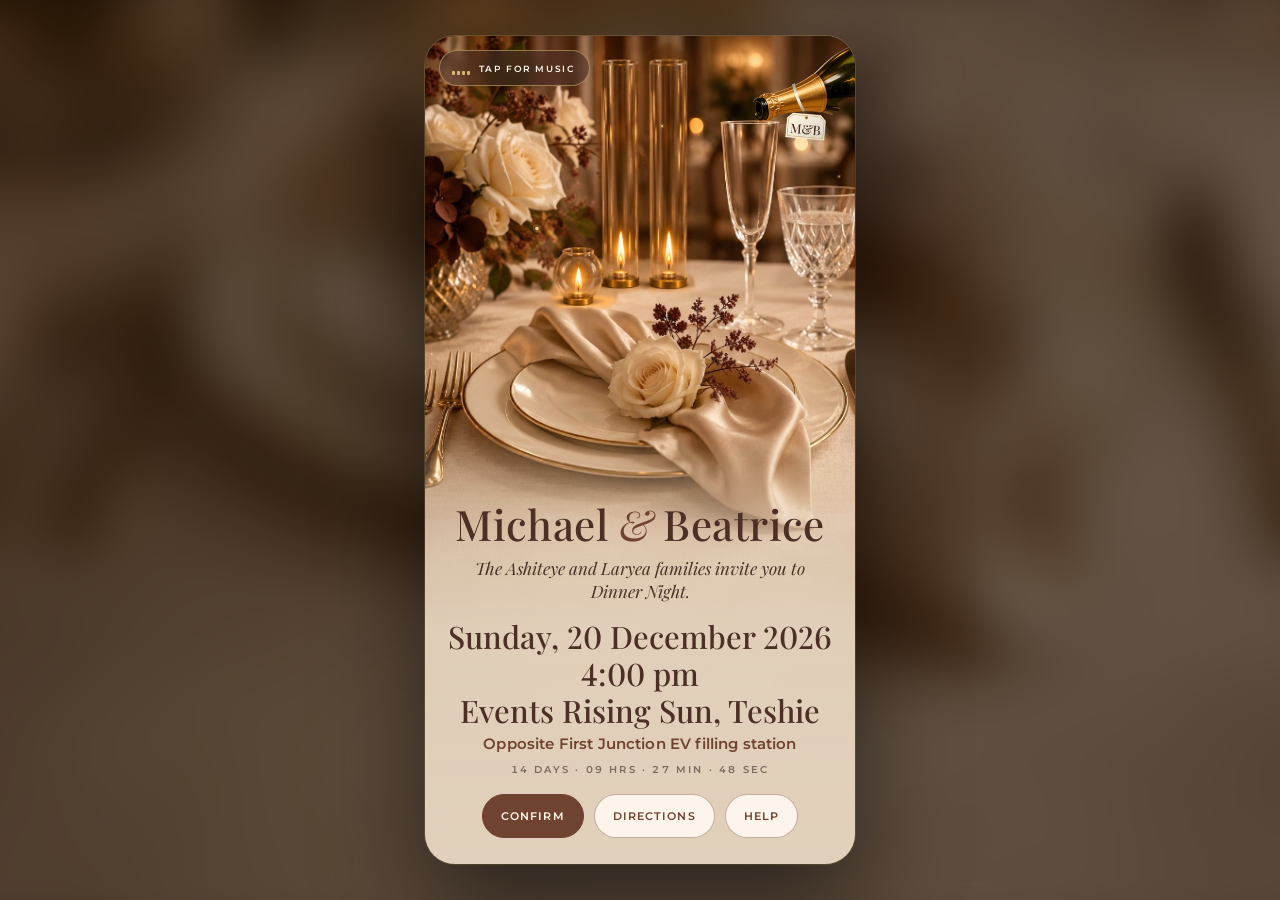
==== index.html @ 080151cd "Answers are final on the guest page No Change my answer link, and no confirming again after "Can't m" ====
<!DOCTYPE html>
<!-- Guest view locked on 5 November 2026 at Michael's request. Change it only when he asks.
     6 November 2026, with his approval: honoured-guest numbers replace the phone digits. -->
<html lang="en">
<head>
<meta charset="utf-8">
<meta name="viewport" content="width=device-width,initial-scale=1,viewport-fit=cover">
<script>document.documentElement.classList.add('js');</script>
<meta name="theme-color" content="#6f432f">
<title>Dinner Night · Michael &amp; Beatrice</title>
<meta name="description" content="Sunday 20 December 2026 · 4:00 pm · Events Rising Sun, Teshie. Tap to open.">
<meta property="og:type" content="website">
<meta property="og:title" content="Michael &amp; Beatrice · Dinner Night">
<meta property="og:description" content="Sunday 20 December 2026 · 4:00 pm · Events Rising Sun, Teshie. Tap to open.">
<meta property="og:url" content="https://mashiteye.github.io/mibea26-dinner/">
<meta property="og:image" content="https://mashiteye.github.io/mibea26-dinner/og-dinner.jpg?v=3">
<meta property="og:image:type" content="image/jpeg">
<meta property="og:image:width" content="1200">
<meta property="og:image:height" content="630">
<meta property="og:image:alt" content="Champagne poured into a flute beside glass lanterns, with a play button and the names Michael &amp; Beatrice">
<meta name="twitter:card" content="summary_large_image">
<link rel="icon" href="./icon.svg" type="image/svg+xml">
<link rel="apple-touch-icon" href="./apple-touch-icon.png">
<link rel="preconnect" href="https://fonts.googleapis.com">
<link rel="preconnect" href="https://fonts.gstatic.com" crossorigin>
<link href="https://fonts.googleapis.com/css2?family=Playfair+Display:ital,wght@0,400;0,500;1,400&family=Montserrat:wght@400;500;600&display=swap" rel="stylesheet">
<style>
:root{
  --ivory:#fff8ec;
  --cream:#e1d0bb;
  --gold:#d6b676;
  --gold-deep:#bc9855;
  --choc:#6f432f;
  --choc-deep:#4c2f25;
  --ink:#4a3027;
  --soft:#7c6a5f;
  --serif:'Playfair Display',Georgia,'Times New Roman',serif;
  --sans:'Montserrat',Arial,sans-serif;
  --ease:cubic-bezier(.2,.8,.2,1);
}
*{box-sizing:border-box}
html,body{margin:0;width:100%;height:100%;overflow:hidden}
body{font-family:var(--sans);color:var(--ink);background:#1b120d;-webkit-tap-highlight-color:transparent}
button,a{font:inherit}

/* ---------- hero ---------- */
.hero{position:fixed;inset:0;overflow:hidden;background:#2a1a12}
/* photo, bottle and canvas share one slowly drifting stage, so the bubbles stay in the glass */
.stage{position:absolute;inset:0;transform-origin:50% 50%;animation:drift 26s ease-in-out infinite alternate;will-change:transform;transition:filter 2.5s ease}
/* the room follows the guest's clock: dimmer and warmer after six, a touch lighter in the morning */
.hero.evening .stage{filter:brightness(.9) saturate(1.1) sepia(.07)}
.hero.morning .stage{filter:brightness(1.04) saturate(.97)}
@keyframes drift{from{transform:scale(1) translate(0,0)}to{transform:scale(1.06) translate(-1.1%,.7%)}}
.hero-photo{position:absolute;inset:0;width:100%;height:100%;object-fit:cover;object-position:center;display:block}
/* the full glass sits over the empty one and is revealed from the foot of the bowl up as the champagne pours */
html:not(.js) .hero-photo-full{clip-path:none!important}
.bubbles{position:absolute;inset:0;z-index:2;width:100%;height:100%;pointer-events:none}
/* the bottle: its own layer, placed in photo coordinates, tipped in from the top right by script */
.bottle{position:absolute;z-index:1;opacity:0;pointer-events:none;transform-origin:88% 32%;will-change:transform,opacity}
.hero.still .stage,.hero.still .btn.pulse{animation-play-state:paused}
.btn.pulse{animation:ring 2.6s ease-out infinite}
@keyframes ring{0%{box-shadow:0 0 0 0 rgba(214,182,118,.65)}70%{box-shadow:0 0 0 14px rgba(214,182,118,0)}100%{box-shadow:0 0 0 14px rgba(214,182,118,0)}}

.invite{
  position:absolute;z-index:3;left:0;right:0;bottom:0;
  padding:72px 22px calc(22px + env(safe-area-inset-bottom));
  text-align:center;
}
.invite::before{
  content:"";position:absolute;inset:0;z-index:-1;
  background:linear-gradient(180deg,rgba(225,208,187,0) 0%,rgba(225,208,187,.66) 22%,rgba(225,208,187,.96) 46%,#e1d0bb 100%);
  transition:opacity 2.2s ease;
}
.hero.flooded .invite::before{opacity:.42}   /* the champagne pool shows through under the text */
/* the details are there from the first moment, so the guest is reading while the glass fills; one quick fade, no sequence */
.js .invite{animation:inviteIn .6s ease both}
@keyframes inviteIn{from{opacity:0;transform:translateY(8px)}to{opacity:1;transform:none}}

.names{margin:0;font-family:var(--serif);font-weight:500;font-size:clamp(30px,9.2vw,42px);line-height:1;letter-spacing:.01em;color:var(--choc-deep)}
.names i{font-style:italic;font-weight:400;color:var(--choc)}
/* once the champagne reaches the text, a sheen runs through the names as if they were poured too */
.names.sheen{background:linear-gradient(105deg,var(--choc-deep) 0 42%,#f3dca3 48%,#c89a4c 52%,var(--choc-deep) 58% 100%);background-size:260% 100%;background-position:100% 0;-webkit-background-clip:text;background-clip:text;color:transparent;animation:sheen 1.9s ease-in-out 1 forwards}
.names.sheen i{color:inherit}
@keyframes sheen{from{background-position:100% 0}to{background-position:0% 0}}
.copy{margin:12px auto 0;max-width:330px;font-family:var(--serif);font-style:italic;font-size:clamp(15px,4.2vw,17px);line-height:1.35;color:var(--ink)}
/* as big as the phone allows while "Sunday, 20 December 2026" stays on one line (its width is about 12.2 times the font size) */
.date,.time,.venue{font-family:var(--serif);font-weight:500;font-size:min(31px,calc((100vw - 44px) / 12.5));line-height:1.12;color:var(--choc-deep)}
.date,.time{font-variant-numeric:lining-nums}
.date{margin-top:16px}
.time{margin-top:2px}
.venue{margin-top:2px}
.landmark{margin-top:6px;font-size:clamp(13px,3.8vw,15px);font-weight:600;line-height:1.3;letter-spacing:.01em;color:var(--choc);text-wrap:balance}
.countdown{margin-top:10px;min-height:1em;font-size:10px;font-weight:600;letter-spacing:.22em;text-transform:uppercase;color:var(--soft);font-variant-numeric:tabular-nums}
.countdown[hidden]{display:none}

.actions{display:flex;flex-wrap:wrap;gap:10px;justify-content:center;margin-top:18px}
html:not(.js) .needs-js{display:none}
.btn{
  min-height:44px;padding:0 20px;border-radius:999px;
  border:1px solid rgba(111,67,47,.4);background:rgba(255,249,239,.92);color:var(--choc);
  font-family:var(--sans);font-size:11px;font-weight:600;letter-spacing:.16em;text-transform:uppercase;text-decoration:none;
  display:inline-flex;align-items:center;justify-content:center;cursor:pointer;
}
.btn.primary{background:var(--choc);color:var(--ivory);border-color:var(--choc)}
.btn[hidden]{display:none}
.btn:focus-visible{outline:2px solid var(--gold-deep);outline-offset:3px}

/* music bar: top left, clear of the pour; equaliser bars move while the music plays */
.music{
  position:absolute;z-index:4;top:calc(14px + env(safe-area-inset-top));left:14px;
  height:36px;padding:0 14px 0 12px;border-radius:999px;
  border:1px solid rgba(214,182,118,.55);background:rgba(74,48,39,.55);color:var(--ivory);
  display:flex;align-items:center;gap:9px;cursor:pointer;
  backdrop-filter:blur(6px);-webkit-backdrop-filter:blur(6px);
  font-family:var(--sans);font-size:9px;font-weight:600;letter-spacing:.18em;text-transform:uppercase;
  opacity:0;transition:opacity .5s ease;
}
.music.show{opacity:1}
.music[hidden]{display:none}
.music .eq{display:flex;align-items:flex-end;gap:2.5px;height:13px}
.music .eq i{display:block;width:2.5px;height:28%;border-radius:1px;background:var(--gold)}
.music.on .eq i{animation:eq 1.1s ease-in-out infinite}
.music.on .eq i:nth-child(2){animation-duration:.85s;animation-delay:.12s}
.music.on .eq i:nth-child(3){animation-duration:1.25s;animation-delay:.3s}
.music.on .eq i:nth-child(4){animation-duration:.95s;animation-delay:.05s}
@keyframes eq{0%,100%{height:28%}50%{height:100%}}
.music:focus-visible{outline:2px solid var(--ivory);outline-offset:3px}

/* ---------- RSVP sheet ---------- */
.veil{position:fixed;inset:0;z-index:20;background:rgba(49,32,24,.5);opacity:0;pointer-events:none;transition:opacity .3s}
.veil.show{opacity:1;pointer-events:auto}
.sheet{
  position:fixed;left:50%;bottom:0;z-index:21;
  width:min(100%,480px);max-height:95vh;overflow:auto;
  transform:translate(-50%,105%);
  background:#fffaf2;border:1px solid rgba(214,182,118,.4);border-bottom:0;border-radius:28px 28px 0 0;
  padding:28px 22px calc(22px + env(safe-area-inset-bottom));
  box-shadow:0 -20px 60px rgba(49,32,24,.28);
  text-align:center;transition:transform .5s var(--ease),opacity .4s ease;
}
.sheet.show{transform:translate(-50%,0)}
.sheet:not(.show){box-shadow:none}
.sheet h2{margin:0;font-family:var(--serif);font-size:30px;font-weight:500;color:var(--choc-deep)}
.sheet p{margin:8px 0 0;font-family:var(--serif);font-style:italic;font-size:16px;line-height:1.35;color:var(--soft)}
.sheet .stack{display:grid;gap:10px;margin-top:20px}
.sheet .btn{width:100%}
/* Close on the forms matches Close on the table card: a bordered pill */
.close{display:block;margin:16px auto 0;min-height:44px;padding:0 22px;border:1px solid rgba(111,67,47,.35);border-radius:999px;background:#fff9ee;color:var(--choc);font-size:10px;font-weight:600;letter-spacing:.2em;text-transform:uppercase;cursor:pointer}
.close:focus-visible{outline:2px solid var(--gold-deep);outline-offset:3px}

/* ---------- table dialog: place card resting on a charger ---------- */
.table-dialog{border:0;padding:20px;margin:auto;width:min(94vw,520px);max-height:94vh;max-height:94dvh;overflow:auto;background:transparent;color:var(--choc-deep)}
.table-dialog::backdrop{background:rgba(49,32,24,.55);backdrop-filter:blur(9px);-webkit-backdrop-filter:blur(9px)}
.table-dialog[open]{animation:placeReveal .45s ease both}
.table-dialog[open]::backdrop{animation:placeVeil .4s ease both}
/* the card is set down onto the plate */
.table-dialog[open] .place-card{animation:settle .65s var(--ease) .12s both;transform-origin:50% 100%}
@keyframes settle{from{opacity:0;transform:perspective(900px) rotateX(26deg) translateY(-22px)}to{opacity:1;transform:none}}
.place-setting{position:relative;isolation:isolate;text-align:center;padding:30px 26px 64px}
.place-setting::before{
  content:"";position:absolute;z-index:-1;left:-4%;right:-4%;bottom:0;height:62%;border-radius:50%;
  background:radial-gradient(ellipse at 50% 42%,#fffefa 0 52%,#ede5d8 53%,#fffdf7 56% 66%,#d4b77b 66.4% 67%,#fff8eb 67.4% 73%,#c3a367 73.4% 74%,#f5eddf 74.4%);
  box-shadow:0 24px 60px rgba(35,22,15,.32),inset 0 2px 6px #fff;
}
.place-card{
  position:relative;padding:34px 20px 30px;
  border:1px solid #d7be8e;border-radius:6px;
  background:linear-gradient(145deg,#fffcf4,#f2e6d1);
  box-shadow:0 16px 26px rgba(85,57,34,.2),0 2px 3px rgba(85,57,34,.1);
}
.place-card::before{content:"";position:absolute;inset:7px;border:1px solid rgba(197,154,82,.32);border-radius:3px;pointer-events:none}
.place-ornament{display:flex;align-items:center;justify-content:center;gap:12px;color:#a78344;font-family:var(--serif);font-size:20px}
.place-ornament::before,.place-ornament::after{content:"";width:28px;height:1px;background:linear-gradient(90deg,transparent,#c3a367)}
.place-ornament::after{background:linear-gradient(90deg,#c3a367,transparent)}
.place-label{margin:14px 0 10px;font-size:10px;font-weight:600;letter-spacing:.32em;padding-left:.32em;text-transform:uppercase;color:var(--choc)}
.place-card h2{margin:0;font-family:var(--serif);font-size:clamp(38px,10vw,58px);font-weight:500;line-height:1.05;color:var(--choc-deep);font-variant-numeric:lining-nums}
.place-guest{margin:12px 0 0;font-family:var(--serif);font-style:italic;font-size:clamp(18px,5vw,22px);color:var(--choc)}
.place-rule{width:58px;height:1px;margin:18px auto;background:linear-gradient(90deg,transparent,#bc9855,transparent)}
.place-welcome{margin:0 auto;max-width:270px;font-family:var(--serif);font-style:italic;font-size:17px;line-height:1.35;color:#795644}
.table-close{
  display:block;margin:22px auto 0;min-height:44px;padding:0 22px;
  border:1px solid rgba(111,67,47,.35);border-radius:999px;
  background:#fff9ee;color:var(--choc);font-size:10px;font-weight:600;letter-spacing:.2em;text-transform:uppercase;cursor:pointer;
}
.table-close:focus-visible{outline:2px solid #8d652f;outline-offset:4px}
@keyframes placeReveal{from{opacity:0}to{opacity:1}}
@keyframes placeVeil{from{opacity:0}to{opacity:1}}

.toast{
  position:fixed;left:50%;bottom:110px;z-index:30;
  transform:translate(-50%,12px);opacity:0;pointer-events:none;
  padding:10px 16px;border-radius:999px;background:var(--choc);color:var(--ivory);font-size:13px;transition:.3s;
}
.toast.show{opacity:1;transform:translate(-50%,0)}
.sheet.show~.toast{bottom:auto;top:calc(18px + env(safe-area-inset-top))}

/* ---------- small and short phones ---------- */
@media(max-width:380px){
  .actions{gap:7px}
  .btn{padding:0 14px;letter-spacing:.12em}
  .place-setting{padding:22px 16px 50px}
  .place-card{padding:28px 15px 24px}
}
@media(max-height:700px){
  .invite{padding-top:44px}
  .copy{font-size:14px}
  .date{margin-top:10px}
  .date,.time,.venue{font-size:clamp(22px,6.8vw,27px)}
  .countdown{margin-top:7px}
  .actions{margin-top:12px}
}
@media(max-height:520px){
  .place-setting{padding:16px 22px 40px}
  .place-card{padding:18px}
  .place-label{margin:6px 0}
  .place-rule{margin:10px auto}
  .table-close{margin-top:12px}
}

/* ---------- wide screens: phone-width frame on a blurred backdrop ---------- */
@media(min-width:760px) and (min-height:560px){
  body::before{content:"";position:fixed;inset:-6%;z-index:0;background:url('./dinner-background.jpg') center/cover no-repeat;filter:blur(30px) brightness(.45)}
  .hero{
    inset:auto;top:50%;left:50%;width:430px;height:min(92vh,900px);
    transform:translate(-50%,-50%);border-radius:30px;z-index:1;
    box-shadow:0 40px 100px rgba(0,0,0,.55),0 0 0 1px rgba(214,182,118,.25);
  }
  .motion{top:14px}
  .invite{padding-bottom:26px}
  .sheet{
    bottom:auto;top:50%;width:420px;opacity:0;
    transform:translate(-50%,-44%);
    border-radius:28px;border-bottom:1px solid rgba(214,182,118,.4);
    padding-bottom:26px;box-shadow:0 30px 80px rgba(0,0,0,.45);
  }
  .sheet.show{opacity:1;transform:translate(-50%,-50%)}
}

/* ---------- confirm attendance: actions, form, the honoured-guest card ---------- */
.actions .btn{padding:0 18px;letter-spacing:.1em}
.sheet .for{margin-top:12px;font-family:var(--sans);font-style:normal;font-size:11px;font-weight:600;letter-spacing:.18em;text-transform:uppercase;color:var(--choc)}
.field{margin:18px auto 0;max-width:340px;text-align:left}
.field .lab{display:block;font-family:var(--sans);font-size:11px;font-weight:600;letter-spacing:.14em;text-transform:uppercase;color:var(--choc)}
.count-field[hidden]{display:none}
.stepper{display:flex;align-items:center;justify-content:space-between;margin-top:8px;border:1px solid rgba(111,67,47,.35);border-radius:14px;background:#fffdf8;padding:4px}
.stepper button{width:48px;height:46px;border:0;border-radius:11px;background:rgba(111,67,47,.08);font-size:22px;line-height:1;color:var(--choc);cursor:pointer}
.stepper button:disabled{opacity:.35;cursor:default}
.stepper output{font-family:var(--serif);font-size:26px;color:var(--choc-deep);font-variant-numeric:lining-nums tabular-nums}
.place-card h2.place-num{font-size:clamp(56px,17vw,78px);line-height:1;letter-spacing:.03em;font-variant-numeric:lining-nums tabular-nums}
.place-gate{margin:2px 0 0;font-size:10px;font-weight:600;letter-spacing:.24em;padding-left:.24em;text-transform:uppercase;color:var(--choc)}
.place-welcome{margin-top:12px!important}
.place-welcome span{display:block;text-wrap:balance}
/* ---------- help: two people guests can call, each number with Call and Copy ---------- */
.people{margin-top:6px;text-align:left}
.person{margin-top:16px}
.person h3{margin:0 0 2px;font-family:var(--sans);font-size:11px;font-weight:600;letter-spacing:.16em;text-transform:uppercase;color:var(--choc)}
.num{display:flex;align-items:center;gap:8px;padding:7px 0;border-bottom:1px solid rgba(111,67,47,.14)}
.num .digits{flex:1;font-family:var(--serif);font-size:22px;letter-spacing:.03em;color:var(--choc-deep);font-variant-numeric:lining-nums tabular-nums;-webkit-user-select:all;user-select:all}
.mini{flex:none;min-height:40px;min-width:64px;padding:0 14px;border-radius:999px;border:1px solid rgba(111,67,47,.35);background:#fffdf8;color:var(--choc);font-family:var(--sans);font-size:10px;font-weight:600;letter-spacing:.14em;text-transform:uppercase;text-decoration:none;display:inline-flex;align-items:center;justify-content:center;cursor:pointer}
.mini.call{background:var(--choc);border-color:var(--choc);color:var(--ivory)}
.mini.done{background:#edf3ea;border-color:#9bbf98;color:#3e6b45}
.mini:focus-visible{outline:2px solid var(--gold-deep);outline-offset:2px}
@media(max-height:600px){.person{margin-top:10px}.num{padding:4px 0}}   /* the smallest phones: the help sheet still fits without scrolling */
/* ---------- the bottle label, close up ---------- */
.bottle.tappable{pointer-events:auto;cursor:pointer}
.bottle.tappable:focus-visible{outline:2px solid var(--ivory);outline-offset:4px}
.wine-label{position:relative;margin:0 auto;max-width:330px;padding:44px 26px 38px;text-align:center;border-radius:6px;background:linear-gradient(160deg,#f6e7cb,#e9d1a7);color:#4a2a1c;box-shadow:0 22px 50px rgba(35,22,15,.38)}
.wine-label::before{content:"";position:absolute;inset:8px;border:1.5px solid #b98c45;border-radius:3px;pointer-events:none}
.wine-label::after{content:"";position:absolute;inset:13px;border:1px solid rgba(185,140,69,.55);border-radius:2px;pointer-events:none}
.wine-orn{display:flex;align-items:center;justify-content:center;gap:10px}
.wine-orn::before,.wine-orn::after{content:"";width:46px;height:1.5px;background:#b98c45}
.wine-orn i{width:9px;height:9px;background:#b98c45;transform:rotate(45deg)}
.wine-mono{margin-top:14px;font-family:var(--serif);font-weight:500;font-size:64px;line-height:1}
.wine-rule{width:120px;height:1.5px;margin:16px auto;background:#b98c45}
.wine-names{font-family:var(--sans);font-weight:600;font-size:12px;letter-spacing:.2em;padding-left:.2em;text-transform:uppercase}
.wine-cuvee{margin-top:12px;font-family:var(--serif);font-style:italic;font-size:26px;color:#9a7232}
.wine-date{margin-top:10px;font-family:var(--serif);font-size:20px;letter-spacing:.18em;padding-left:.18em}
.table-dialog[open] .wine-label{animation:settle .65s var(--ease) .12s both;transform-origin:50% 100%}
.label-dialog .table-close{margin-top:22px}
/* ---------- review panel (only with ?review) ---------- */
.review-tab{position:fixed;z-index:60;top:calc(14px + env(safe-area-inset-top));right:14px;min-height:36px;padding:0 14px;border-radius:999px;border:1px solid rgba(214,182,118,.6);background:#2c1c14;color:#fff3df;font-family:var(--sans);font-size:10px;font-weight:600;letter-spacing:.18em;text-transform:uppercase;cursor:pointer}
.review{position:fixed;z-index:61;left:50%;top:calc(58px + env(safe-area-inset-top));transform:translateX(-50%);width:min(94vw,460px);max-height:min(74vh,660px);overflow:auto;padding:16px 14px 12px;border-radius:18px;background:rgba(255,250,242,.98);border:1px solid rgba(214,182,118,.5);box-shadow:0 24px 60px rgba(35,22,15,.35);font-family:var(--sans);color:var(--choc-deep);text-align:left}
.review[hidden]{display:none}
.review h2{margin:0 4px 4px;font-family:var(--serif);font-weight:500;font-size:22px}
.review .note{margin:0 4px 10px;font-size:12px;line-height:1.45;color:var(--soft)}
.review .links{display:flex;flex-wrap:wrap;gap:6px;margin:0 4px 10px}
.review .links a{font-size:11px;font-weight:600;color:var(--choc);text-decoration:none;border:1px solid rgba(111,67,47,.3);border-radius:999px;padding:5px 10px}
.review ol{list-style:none;margin:0;padding:0}
.review li{display:flex;align-items:center;gap:10px;padding:8px 4px;border-top:1px solid rgba(197,154,82,.22)}
.review .n{flex:none;width:24px;font-size:12px;font-weight:600;color:#a8823f;font-variant-numeric:tabular-nums}
.review .t{flex:1;font-size:13px;line-height:1.3}
.review .t small{display:block;margin-top:2px;font-size:11px;color:var(--soft)}
.review li button{flex:none;min-height:32px;padding:0 12px;border-radius:999px;border:1px solid rgba(111,67,47,.35);background:#fff;color:var(--choc);font-family:var(--sans);font-size:10px;font-weight:600;letter-spacing:.12em;text-transform:uppercase;cursor:pointer}
@media(max-width:380px){.actions .btn{padding:0 13px;letter-spacing:.06em}}
@media(max-width:340px){.actions .btn{padding:0 11px}}   /* the narrowest phones: "Guest 888", Directions and Help stay on one row */

@media(prefers-reduced-motion:reduce){
  .sheet,.veil,.toast{transition-duration:.01s!important}
  .bubbles{display:none}
  .music .eq i{animation:none!important}
  .hero-photo-full{clip-path:none!important}
  .stage,.btn.pulse,.names.sheen,.js .invite{animation:none}
  .table-dialog[open],.table-dialog[open]::backdrop,.table-dialog[open] .place-card{animation:none}
}
</style>
</head>
<body>

<div class="hero" id="hero">
  <div class="stage" id="stage">
    <img class="hero-photo" id="photoEmpty" src="./dinner-background-empty.jpg" alt="" width="1024" height="1536" fetchpriority="high">
    <img class="hero-photo hero-photo-full" id="photoFull" src="./dinner-background.jpg" alt="" width="1024" height="1536" fetchpriority="high" style="clip-path:inset(100% 0 0 0)">
    <img class="bottle" id="bottle" src="./bottle.png" alt="" width="304" height="200" decoding="async">
    <canvas class="bubbles" id="bubbles" aria-hidden="true"></canvas>
  </div>
  <audio id="music" src="./dinner-music.mp3" loop preload="none"></audio>
  <button class="music" id="musicBar" type="button" aria-pressed="false" aria-label="Play music">
    <span class="eq" aria-hidden="true"><i></i><i></i><i></i><i></i></span>
    <span class="music-label" id="musicLabel">Tap for music</span>
  </button>

  <div class="invite" id="invite">
    <h1 class="line names">Michael <i>&amp;</i> Beatrice</h1>
    <p class="line copy">The Ashiteye and Laryea families invite you to Dinner&nbsp;Night.</p>
    <div class="line date">Sunday, 20 December 2026</div>
    <div class="line time">4:00 pm</div>
    <div class="line venue">Events Rising Sun, Teshie</div>
    <div class="line landmark">Opposite First Junction EV filling station</div>
    <div class="line countdown" id="countdown"></div>
    <div class="actions" id="actions">
      <button class="btn primary needs-js" id="rsvpBtn" type="button" aria-haspopup="dialog" aria-label="Confirm attendance">Confirm</button>
      <a class="btn" href="https://www.google.com/maps/dir/?api=1&amp;destination=5.600437%2C-0.103578" target="_blank" rel="noopener">Directions</a>
      <button class="btn needs-js" id="helpBtn" type="button" aria-haspopup="dialog">Help</button>
    </div>
  </div>
</div>

<dialog class="table-dialog" id="tableDialog" aria-labelledby="placeLabel placeTitle" aria-describedby="placeGuest placeGateLabel placeWelcome">
  <div class="place-setting">
    <div class="place-card">
      <div class="place-ornament" aria-hidden="true">✧</div>
      <p class="place-label" id="placeLabel">Honoured guest</p>
      <h2 class="place-num" id="placeTitle">418</h2>
      <p class="place-guest" id="placeGuest">A seat is kept for you</p>
      <div class="place-rule" aria-hidden="true"></div>
      <p class="place-gate" id="placeGateLabel">Give it at the gate</p>
      <p class="place-welcome" id="placeWelcome"><span>You’ll be shown to your table.</span> <span>We look forward to welcoming you.</span></p>
    </div>
    <button class="table-close" id="tableClose" type="button" autofocus>Close</button>
  </div>
</dialog>

<dialog class="table-dialog label-dialog" id="labelDialog" aria-label="The bottle label">
  <div class="wine-label">
    <div class="wine-orn" aria-hidden="true"><i></i></div>
    <div class="wine-mono">M &amp; B</div>
    <div class="wine-rule" aria-hidden="true"></div>
    <div class="wine-names">Michael &amp; Beatrice</div>
    <div class="wine-cuvee">Cuvée 2026</div>
    <div class="wine-date">20 · 12 · 26</div>
  </div>
  <button class="table-close" id="labelClose" type="button">Close</button>
</dialog>

<div class="veil" id="veil"></div>



<section class="sheet" id="rsvpSheet" inert role="dialog" aria-modal="true" aria-labelledby="rsvpTitle">
  <h2 id="rsvpTitle" tabindex="-1">Confirm attendance</h2>
  <p>Sunday, 20 December · 4:00 pm</p>
  <p class="for" id="forLine" hidden></p>
  <div class="field count-field" id="countField" hidden>
    <span class="lab" id="countLabel">How many of you will attend?</span>
    <div class="stepper" role="group" aria-labelledby="countLabel">
      <button type="button" id="countMinus" aria-label="One fewer">−</button>
      <output id="countOut" aria-live="polite">1</output>
      <button type="button" id="countPlus" aria-label="One more">+</button>
    </div>
  </div>
  <div class="stack">
    <button class="btn primary" id="yesBtn" type="button">Confirm</button>
    <button class="btn" id="noBtn" type="button">Sorry, I can’t make it</button>
  </div>
  <p id="rsvpMessage" hidden></p>
  <button class="close" id="rsvpClose" type="button">Close</button>
</section>

<section class="sheet" id="helpSheet" inert role="dialog" aria-modal="true" aria-labelledby="helpTitle">
  <h2 id="helpTitle" tabindex="-1">Need help?</h2>
  <p>Call either of them about your invitation.</p>
  <div class="people">
    <div class="person">
      <h3>Isaac Laryea</h3>
      <div class="num"><span class="digits">054 570 9232</span><a class="mini call" href="tel:+233545709232" aria-label="Call Isaac Laryea on 054 570 9232">Call</a><button class="mini" type="button" data-copy="0545709232" data-show="054 570 9232" aria-label="Copy 054 570 9232">Copy</button></div>
      <div class="num"><span class="digits">020 580 5444</span><a class="mini call" href="tel:+233205805444" aria-label="Call Isaac Laryea on 020 580 5444">Call</a><button class="mini" type="button" data-copy="0205805444" data-show="020 580 5444" aria-label="Copy 020 580 5444">Copy</button></div>
    </div>
    <div class="person">
      <h3>Evans Borketey</h3>
      <div class="num"><span class="digits">024 282 2364</span><a class="mini call" href="tel:+233242822364" aria-label="Call Evans Borketey on 024 282 2364">Call</a><button class="mini" type="button" data-copy="0242822364" data-show="024 282 2364" aria-label="Copy 024 282 2364">Copy</button></div>
      <div class="num"><span class="digits">026 212 2106</span><a class="mini call" href="tel:+233262122106" aria-label="Call Evans Borketey on 026 212 2106">Call</a><button class="mini" type="button" data-copy="0262122106" data-show="026 212 2106" aria-label="Copy 026 212 2106">Copy</button></div>
    </div>
  </div>
  <button class="close" id="helpClose" type="button">Close</button>
</section>

<div class="toast" id="toast" role="status" aria-live="polite"></div>

<script>
(function(){
  'use strict';
  document.documentElement.classList.add('js');

  var hero=document.getElementById('hero');
  var veil=document.getElementById('veil');
  var sheet=document.getElementById('rsvpSheet');
  var toast=document.getElementById('toast');
  var dialog=document.getElementById('tableDialog');
  var sheetTrigger=null;

  /* the invitation this link belongs to: its honoured-guest number and its seats.
     Until the links come from the database, ?g= (number) and ?n= (seats) preview it */
  var Q=new URLSearchParams(location.search);
  var WORDS=['','one','two','three','four','five','six','seven','eight','nine'];
  var G=parseInt(Q.get('g'),10);
  var GUEST={num:G>=100&&G<=999?G:418,seats:Math.max(1,Math.min(9,parseInt(Q.get('n'),10)||1))};
  var STORE='mibea26-dinner-'+GUEST.num;   /* one answer per invitation, so two invitations opened on one phone stay apart */
  var state=(function(){var v=null;try{v=localStorage.getItem(STORE);}catch(e){}if(!v)return {};if(v==='yes'||v==='no')return {s:v};try{return JSON.parse(v)||{};}catch(e){return {};}})();
  function saveState(){try{localStorage.setItem(STORE,JSON.stringify(state));}catch(e){}}
  (function(){var h=new Date().getHours();if(h>=18||h<6)hero.classList.add('evening');else if(h<11)hero.classList.add('morning');})();
  var DINNER_AT=Date.UTC(2026,11,20,16,0,0); /* Sunday 20 Dec 2026, 4:00 pm GMT (Accra) */

  /* ---------- opening: the details are already showing; nothing waits on the pour and no tap cuts it short.
     When the glass has filled and run over, the crystal rings once and the bottle opens its label to a tap ---------- */
  var settled=false;
  function settle(){
    if(settled)return;
    settled=true;
    setTimeout(toastGlint,250);
    if(pour.started&&bottle.style.display!=='none'){      /* only a bottle the guest can see is tappable */
      bottle.classList.add('tappable');bottle.setAttribute('role','button');bottle.setAttribute('tabindex','0');bottle.setAttribute('aria-label','See the bottle label');
    }
  }

  /* ---------- countdown: one quiet line inside the date block ---------- */
  var countdown=document.getElementById('countdown');
  function pad(n){return (n<10?'0':'')+n;}
  var forceTonight=false;
  function tick(){
    var diff=forceTonight?0:DINNER_AT-Date.now();
    if(diff<=0){
      if(diff>-6*36e5){countdown.textContent='Tonight';}
      else{countdown.hidden=true;}
      return;
    }
    var d=Math.floor(diff/864e5),h=Math.floor(diff%864e5/36e5),m=Math.floor(diff%36e5/6e4),sec=Math.floor(diff%6e4/1e3);
    countdown.textContent=(d?d+(d===1?' day':' days')+' · ':'')+pad(h)+' hrs · '+pad(m)+' min · '+pad(sec)+' sec';
  }
  tick();
  setTimeout(function(){tick();setInterval(tick,1000);},1000-Date.now()%1000);   /* ticks on the second, every second */

  /* ---------- confirm attendance: one tap (and how many, for a household), then the honoured-guest card ---------- */
  var rsvpBtn=document.getElementById('rsvpBtn');
  var forLine=document.getElementById('forLine'),countField=document.getElementById('countField'),countOut=document.getElementById('countOut');
  var countMinus=document.getElementById('countMinus'),countPlus=document.getElementById('countPlus');
  var rsvpMessage=document.getElementById('rsvpMessage'),rsvpTitle=document.getElementById('rsvpTitle');
  var yesBtn=document.getElementById('yesBtn'),noBtn=document.getElementById('noBtn');
  var count=GUEST.seats;
  function setCount(n){count=Math.max(1,Math.min(GUEST.seats,n));countOut.textContent=count;countMinus.disabled=count<=1;countPlus.disabled=count>=GUEST.seats;}
  countMinus.addEventListener('click',function(){setCount(count-1);});
  countPlus.addEventListener('click',function(){setCount(count+1);});
  /* an answer is final here: a guest who changes their mind calls their host */
  function prepareSheet(){
    var many=GUEST.seats>1,no=state.s==='no';
    rsvpTitle.textContent=no?'We’ll miss you':'Confirm attendance';
    forLine.hidden=!many||no;forLine.textContent='This invitation is for '+GUEST.seats;
    countField.hidden=!many||no;
    setCount(state.c||GUEST.seats);
    yesBtn.hidden=no;noBtn.hidden=no;
    rsvpMessage.hidden=!no;rsvpMessage.textContent=no?'You told us you can’t make it. Thank you for letting us know.':'';
  }
  function updateActions(){
    var yes=state.s==='yes',no=state.s==='no';
    rsvpBtn.textContent=yes?'Guest '+GUEST.num:no?'Declined':'Confirm';   /* one button: it asks first, then it shows the answer */
    rsvpBtn.setAttribute('aria-label',yes?'Honoured guest '+GUEST.num+', see your card':no?'Declined, see your answer':'Confirm attendance');
    rsvpBtn.classList.toggle('pulse',!state.s);   /* pulses until this phone has answered */
  }
  /* two bottom sheets share the veil: confirm attendance, and help */
  var helpSheet=document.getElementById('helpSheet'),openEl=null;
  function showSheet(el,titleId){
    if(openEl)closeSheet();
    sheetTrigger=document.activeElement;
    veil.classList.add('show');
    el.inert=false;
    el.classList.add('show');
    hero.inert=true;
    openEl=el;
    document.getElementById(titleId).focus();
  }
  function openSheet(){prepareSheet();showSheet(sheet,'rsvpTitle');}
  function openHelp(){showSheet(helpSheet,'helpTitle');}
  function closeSheet(){
    if(!openEl)return;
    veil.classList.remove('show');
    openEl.classList.remove('show');
    openEl.inert=true;
    openEl=null;
    hero.inert=false;
    if(sheetTrigger&&sheetTrigger.focus)sheetTrigger.focus();
  }
  veil.addEventListener('click',closeSheet);
  document.getElementById('rsvpClose').addEventListener('click',closeSheet);
  document.getElementById('helpClose').addEventListener('click',closeSheet);
  rsvpBtn.addEventListener('click',function(){if(state.s==='yes')revealTable();else openSheet();});
  document.getElementById('helpBtn').addEventListener('click',openHelp);
  /* copy a number: the clipboard where the browser allows it, a hidden field where it doesn't, and long-press as the last resort */
  function copyText(text){
    function fallback(){
      var ta=document.createElement('textarea');
      ta.value=text;ta.setAttribute('readonly','');
      ta.style.cssText='position:fixed;top:0;left:0;width:1px;height:1px;opacity:0;font-size:16px';
      document.body.appendChild(ta);ta.focus();ta.select();ta.setSelectionRange(0,text.length);
      var ok=false;try{ok=document.execCommand('copy');}catch(e){}
      document.body.removeChild(ta);
      return ok;
    }
    if(navigator.clipboard&&navigator.clipboard.writeText&&window.isSecureContext){
      return navigator.clipboard.writeText(text).then(function(){return true;},function(){return fallback();});
    }
    return Promise.resolve(fallback());
  }
  helpSheet.addEventListener('click',function(e){
    var b=e.target.closest('[data-copy]');if(!b)return;
    copyText(b.getAttribute('data-copy')).then(function(ok){
      if(!ok){showToast('Press and hold the number to copy it');return;}
      b.textContent='Copied';b.classList.add('done');
      showToast('Copied '+b.getAttribute('data-show'));
      clearTimeout(b._t);b._t=setTimeout(function(){b.textContent='Copy';b.classList.remove('done');},1800);
    });
  });
  updateActions();
  yesBtn.addEventListener('click',function(){
    state={s:'yes',c:GUEST.seats>1?count:1};
    saveState();updateActions();
    closeSheet();celebrate();showToast('Attendance confirmed');
    setTimeout(revealTable,2400);                              /* the cork pops, then the honoured-guest card */
  });
  noBtn.addEventListener('click',function(){
    state={s:'no'};saveState();updateActions();
    prepareSheet();
    showToast('Response saved');
  });
  document.addEventListener('keydown',function(e){
    var active=openEl;
    if(!active)return;
    if(e.key==='Escape'){e.preventDefault();closeSheet();}
    if(e.key==='Tab'){
      var focusable=[].slice.call(active.querySelectorAll('button,input,a[href]')).filter(function(el){return !el.disabled&&el.offsetParent!==null;});
      var first=focusable[0],last=focusable[focusable.length-1];
      if(e.shiftKey&&document.activeElement===first){e.preventDefault();last.focus();}
      else if(!e.shiftKey&&document.activeElement===last){e.preventDefault();first.focus();}
    }
  });

  function showToast(message){
    toast.textContent=message;
    toast.classList.add('show');
    clearTimeout(showToast.t);
    showToast.t=setTimeout(function(){toast.classList.remove('show');},2200);
  }

  /* ---------- the honoured-guest card: the number to give at the gate, where they are shown to their table ---------- */
  function revealTable(){
    if(dialog.open)return;
    document.getElementById('placeTitle').textContent=GUEST.num;
    var c=state.s==='yes'&&state.c?state.c:GUEST.seats;
    document.getElementById('placeGuest').textContent=c>1?'Seats for '+WORDS[c]:'A seat is kept for you';
    dialog.showModal();
  }
  document.getElementById('tableClose').addEventListener('click',function(){dialog.close();});
  dialog.addEventListener('click',function(e){if(e.target===dialog)dialog.close();});
  dialog.addEventListener('close',function(){rsvpBtn.focus();});

  /* ---------- the bottle label, close up ---------- */
  var labelDialog=document.getElementById('labelDialog');
  function openLabel(){if(!labelDialog.open)labelDialog.showModal();}
  document.getElementById('labelClose').addEventListener('click',function(){labelDialog.close();});
  labelDialog.addEventListener('click',function(e){if(e.target===labelDialog)labelDialog.close();});

  /* ---------- motion preferences ---------- */
  var motionPreference=window.matchMedia('(prefers-reduced-motion: reduce)');
  var connection=navigator.connection;
  function prefersStill(){return motionPreference.matches||(connection&&connection.saveData);}

  /* ---------- champagne bubbles, drawn inside the flute in the photo ---------- */
  var canvas=document.getElementById('bubbles');
  var ctx=canvas.getContext('2d');
  var invite=document.getElementById('invite');
  var IMG_W=1024,IMG_H=1536;
  /* the champagne inside the flute, measured on the photo: [y, left x, right x], surface to the foot of the bowl */
  var BOWL=[[222,676,760],[260,680,756],[300,685,750],[340,694,740],[372,702,731],[392,709,725]];
  var SURFACE=BOWL[0][0],FLOOR=BOWL[BOWL.length-1][0];
  var bubbles=[],raf=null,last=0,map=null;
  function halfWidth(y){
    for(var i=1;i<BOWL.length;i++){
      if(y<=BOWL[i][0]){
        var a=BOWL[i-1],b=BOWL[i],t=(y-a[0])/(b[0]-a[0]);
        var l=a[1]+(b[1]-a[1])*t,r=a[2]+(b[2]-a[2])*t;
        return {c:(l+r)/2,h:(r-l)/2};
      }
    }
    var e=BOWL[BOWL.length-1];return {c:(e[1]+e[2])/2,h:(e[2]-e[1])/2};
  }
  function fitCanvas(){
    var w=hero.clientWidth,h=hero.clientHeight,dpr=Math.min(window.devicePixelRatio||1,2);
    canvas.width=Math.round(w*dpr);canvas.height=Math.round(h*dpr);
    ctx.setTransform(dpr,0,0,dpr,0,0);
    var s=Math.max(w/IMG_W,h/IMG_H);   /* object-fit:cover, centred */
    map={s:s,ox:(w-IMG_W*s)/2,oy:(h-IMG_H*s)/2,w:w,h:h,
         dustTop:h*.08,dustBottom:Math.max(h*.3,invite.offsetTop-24)};   /* the photo half, above the text block */
  }

  /* ---------- gold dust: sixteen warm specks drifting up through the photo half, like embers off the candles ---------- */
  var DUST_COUNT=16,dust=[];
  function spawnDust(born){
    dust.push({
      x:Math.random()*map.w,
      y:map.dustTop+Math.random()*(map.dustBottom-map.dustTop),
      r:.7+Math.random()*1.1,
      v:6+Math.random()*10,                       /* css px per second, upward */
      sway:4+Math.random()*8,ph:Math.random()*6.28,fq:.3+Math.random()*.5,
      born:born,life:7000+Math.random()*6000
    });
  }
  function drawDust(now,dt){
    if(!dust.length)for(var k=0;k<DUST_COUNT;k++)spawnDust(now-Math.random()*7000);   /* staggered ages, so nothing fades in as a group */
    while(dust.length<DUST_COUNT)spawnDust(now);
    for(var i=dust.length-1;i>=0;i--){
      var p=dust[i],age=(now-p.born)/p.life;
      if(age>=1||p.y<map.dustTop-10){dust.splice(i,1);continue;}
      p.y-=p.v*dt;
      var x=p.x+Math.sin(now/1000*p.fq+p.ph)*p.sway;
      var a=Math.min(1,age*6)*Math.min(1,(1-age)*3)*(.6+.4*Math.sin(now/700+p.ph));
      a*=Math.max(0,Math.min(1,(map.dustBottom-p.y)/40));            /* gone before the text block */
      ctx.beginPath();ctx.arc(x,p.y,p.r*2.4,0,6.2832);ctx.fillStyle='rgba(255,208,138,'+(a*.18).toFixed(3)+')';ctx.fill();
      ctx.beginPath();ctx.arc(x,p.y,p.r,0,6.2832);ctx.fillStyle='rgba(255,226,170,'+(a*.8).toFixed(3)+')';ctx.fill();
    }
  }
  /* ---------- the pour: the flute starts empty and fills as the opening ---------- */
  var photoFull=document.getElementById('photoFull');
  var pour={active:false,done:false,t:-1350,line:FLOOR,stream:0,foam:0,started:false};
  var POUR_MS=2300,OVERFLOW_MS=1300,STREAM_IN=350,STREAM_OUT=520,FOAM_MS=1400;
  var STREAM_END=POUR_MS+OVERFLOW_MS;                                            /* the stream keeps running past the rim */
  var BOTTLE_IN=-1350,BOTTLE_IN_MS=850;                                           /* the bottle tips in before the stream and then stays, pouring */
  var POOL_START=POUR_MS+900,POOL_MS=4800;                                      /* the overflow pools on the table and spreads toward the guest */
  var pool={on:false,t:0,k:0,bubbles:[],ripples:[]};
  /* the overflow's path down the outside of the glass, both sides: rim, bowl, stem, foot (image px) */
  var RUN_L=[[666,160],[670,215],[678,290],[688,335],[698,372],[705,398],[708,440],[709,500],[706,545],[694,557]];
  var RUN_R=[[772,160],[766,215],[757,290],[746,335],[735,372],[728,398],[726,440],[727,500],[731,545],[744,557]];
  var BASE_X=718,BASE_Y=558;                                                    /* image px: where the foot of the glass meets the table */
  var IMPACT_X=713;                                             /* image px: where the stream lands */
  var MOUTH_X=723,MOUTH_Y=152;                                  /* image px: the bottle's mouth when at rest */
  var BOTTLE={x:718,y:2,w:304,h:200};                           /* image px: the bottle layer's box, the neck tag included */
  var bottle=document.getElementById('bottle');
  bottle.addEventListener('click',function(e){if(!bottle.classList.contains('tappable'))return;e.stopPropagation();openLabel();});
  bottle.addEventListener('keydown',function(e){if((e.key==='Enter'||e.key===' ')&&bottle.classList.contains('tappable')){e.preventDefault();openLabel();}});
  var drops=[];
  function liquidTop(){return pour.done?SURFACE:Math.max(SURFACE,pour.line);}
  function setClip(){photoFull.style.clipPath='inset('+Math.max(0,map.oy+pour.line*map.s).toFixed(1)+'px 0 0 0)';}
  /* ---------- the names poured in gold, once ---------- */
  function runSheen(){
    var names=document.querySelector('.names');
    if(!names||motionPreference.matches)return;
    names.classList.add('sheen');
    names.addEventListener('animationend',function(){names.classList.remove('sheen');},{once:true});
  }
  /* ---------- a toast on arrival: the crystal glass catches the light ---------- */
  var glint={t0:0};
  var GLINT_X=812,GLINT_Y=296;                                   /* image px: the rim of the cut-crystal glass */
  function toastGlint(){
    if(motionPreference.matches)return;
    glint.t0=performance.now();
    sfxClink();
  }
  function drawGlint(now){
    if(!glint.t0)return;
    var k=(now-glint.t0)/900;if(k>=1){glint.t0=0;return;}
    var s=map.s,x=map.ox+GLINT_X*s,y=map.oy+GLINT_Y*s,a=Math.sin(k*Math.PI),R=(6+k*26)*s;
    ctx.save();ctx.translate(x,y);ctx.rotate(k*.6);
    ctx.fillStyle='rgba(255,252,240,'+(a*.9).toFixed(3)+')';
    ctx.beginPath();ctx.moveTo(0,-R);ctx.quadraticCurveTo(0,0,R*.28,0);ctx.quadraticCurveTo(0,0,0,R);ctx.quadraticCurveTo(0,0,-R*.28,0);ctx.quadraticCurveTo(0,0,0,-R);ctx.fill();
    ctx.beginPath();ctx.moveTo(-R*.7,0);ctx.quadraticCurveTo(0,0,0,R*.2);ctx.quadraticCurveTo(0,0,R*.7,0);ctx.quadraticCurveTo(0,0,0,-R*.2);ctx.quadraticCurveTo(0,0,-R*.7,0);ctx.fill();
    ctx.restore();
    ctx.beginPath();ctx.arc(x,y,R*1.4,0,6.2832);ctx.lineWidth=1;ctx.strokeStyle='rgba(255,252,240,'+(a*.35).toFixed(3)+')';ctx.stroke();
  }
  /* ---------- a yes pops the cork: foam bursts from the bottle, gold leaf showers down and settles on the pool ---------- */
  var burst=[];
  function celebrate(){
    if(motionPreference.matches)return;
    if(!map)fitCanvas();
    var s=map.s,ox=map.ox+(bottle.style.display==='none'?718:MOUTH_X)*s,oy=map.oy+(bottle.style.display==='none'?150:MOUTH_Y)*s,i;
    sfxPop();musicLift();
    for(i=0;i<36;i++)burst.push({kind:'foam',x:ox,y:oy,vx:(Math.random()*2-1)*320,vy:-(200+Math.random()*380),r:(3+Math.random()*5)*s,life:0,ttl:.7+Math.random()*.5});
    for(i=0;i<110;i++)burst.push({kind:'leaf',x:ox+(Math.random()*2-1)*20,y:oy,vx:(Math.random()*2-1)*260,vy:-(140+Math.random()*340),w:(4+Math.random()*5)*s,h:(1.4+Math.random()*1.8)*s,rot:Math.random()*6.28,rv:(Math.random()*2-1)*9,ph:Math.random()*6.28,life:0,ttl:9+Math.random()*3,landed:false});
  }
  function drawBurst(now,dt){
    if(!burst.length)return;
    var G=pool.on?poolGeom():null;
    for(var i=burst.length-1;i>=0;i--){
      var p=burst[i];p.life+=dt;
      if(p.life>p.ttl){burst.splice(i,1);continue;}
      if(p.kind==='foam'){
        p.vy+=900*dt;p.x+=p.vx*dt;p.y+=p.vy*dt;
        var fa=(1-p.life/p.ttl)*.85;
        ctx.beginPath();ctx.arc(p.x,p.y,p.r*(1+p.life*.6),0,6.2832);ctx.fillStyle='rgba(255,253,246,'+fa.toFixed(3)+')';ctx.fill();
        continue;
      }
      if(!p.landed){
        p.vy+=380*dt;p.vx*=Math.pow(.25,dt);p.vy=Math.min(p.vy,110+Math.sin(p.ph)*30);
        p.x+=(p.vx+Math.sin(now/300+p.ph)*40)*dt;p.y+=p.vy*dt;p.rot+=p.rv*dt;
        var landY=G&&G.rx>2?Math.min(map.h+20,poolBottom(G,p.x))-8-Math.random()*40:map.h+20;
        if(p.y>=Math.max(G?poolTop(G,p.x)+12:map.h+20,landY)||p.y>map.h+20){p.landed=true;p.rv*=.15;p.landT=p.life;}
      }else{
        p.x+=Math.sin(now/900+p.ph)*6*dt;p.y+=Math.sin(now/700+p.ph)*2*dt;p.rot+=p.rv*dt;
      }
      drawLeaf(p,now,p.landed?Math.max(0,1-Math.max(0,p.life-(p.landT+5))/3):1);
    }
  }
  /* ---------- the flames, alive inside the lantern glass ---------- */
  var FLAMES=[[476,420,26,11,0],[565,420,26,11,2.1],[396,466,17,8,4.2]];   /* image px: base x, base y, height, width, and a phase so they never flicker in step */
  function drawFlames(now){
    var s=map.s;
    ctx.save();ctx.globalCompositeOperation='lighter';
    FLAMES.forEach(function(f){
      var x=map.ox+f[0]*s,y=map.oy+f[1]*s,seed=f[4];
      var n=Math.sin(now/90+seed)*.5+Math.sin(now/37+seed*2)*.3+Math.sin(now/230+seed*3)*.2;   /* three rates of flicker */
      var hh=f[2]*s*(1+n*.14),ww=f[3]*s*(1-n*.1),sway=n*ww*.35;
      var halo=ctx.createRadialGradient(x,y-hh*.45,0,x,y-hh*.45,hh*1.7);
      halo.addColorStop(0,'rgba(255,176,80,'+(.2+n*.04).toFixed(3)+')');halo.addColorStop(1,'rgba(255,150,60,0)');
      ctx.fillStyle=halo;ctx.beginPath();ctx.arc(x,y-hh*.45,hh*1.7,0,6.2832);ctx.fill();
      ctx.save();ctx.translate(x,y);
      var body=ctx.createLinearGradient(0,0,0,-hh);
      body.addColorStop(0,'rgba(255,120,30,.55)');body.addColorStop(.45,'rgba(255,205,90,.8)');body.addColorStop(1,'rgba(255,240,205,.25)');
      ctx.fillStyle=body;ctx.beginPath();ctx.moveTo(-ww/2,0);
      ctx.bezierCurveTo(-ww/2,-hh*.45,sway-ww*.12,-hh*.78,sway,-hh);
      ctx.bezierCurveTo(sway+ww*.12,-hh*.78,ww/2,-hh*.45,ww/2,0);ctx.closePath();ctx.fill();
      var core=ctx.createLinearGradient(0,0,0,-hh*.55);
      core.addColorStop(0,'rgba(255,250,220,.0)');core.addColorStop(.5,'rgba(255,250,225,.6)');core.addColorStop(1,'rgba(255,250,225,0)');
      ctx.fillStyle=core;ctx.beginPath();ctx.moveTo(-ww*.22,-hh*.08);
      ctx.bezierCurveTo(-ww*.22,-hh*.3,sway*.5-ww*.05,-hh*.45,sway*.5,-hh*.55);
      ctx.bezierCurveTo(sway*.5+ww*.05,-hh*.45,ww*.22,-hh*.3,ww*.22,-hh*.08);ctx.closePath();ctx.fill();
      ctx.restore();
    });
    ctx.restore();
  }
  /* ---------- after six, the lanterns glow warmer ---------- */
  var evening=hero.classList.contains('evening');
  function drawEvening(now){
    if(!evening)return;
    var s=map.s;
    [[476,400,1],[565,400,1],[396,455,.7]].forEach(function(c,i){
      var x=map.ox+c[0]*s,y=map.oy+c[1]*s,r=(70+Math.sin(now/230+i*2)*5)*s,a=.16*c[2]+Math.sin(now/170+i)*.015;
      var g=ctx.createRadialGradient(x,y,0,x,y,r);g.addColorStop(0,'rgba(255,176,80,'+a.toFixed(3)+')');g.addColorStop(1,'rgba(255,176,80,0)');
      ctx.fillStyle=g;ctx.beginPath();ctx.arc(x,y,r,0,6.2832);ctx.fill();
    });
  }
  function placeBottle(){
    bottle.style.left=(map.ox+BOTTLE.x*map.s).toFixed(1)+'px';
    bottle.style.top=(map.oy+BOTTLE.y*map.s).toFixed(1)+'px';
    bottle.style.width=(BOTTLE.w*map.s).toFixed(1)+'px';
    bottle.style.height=(BOTTLE.h*map.s).toFixed(1)+'px';
  }
  function easeOut(k){return 1-Math.pow(1-k,3);}
  function easeIn(k){return k*k*k;}
  function moveBottle(now){
    var t=pour.t,k,tx,ty,rot,op;
    if(t<BOTTLE_IN){op=0;tx=.5;ty=-.9;rot=-16;}
    else if(t<BOTTLE_IN+BOTTLE_IN_MS){k=easeOut((t-BOTTLE_IN)/BOTTLE_IN_MS);op=Math.min(1,k*3);tx=.5*(1-k);ty=-.9*(1-k);rot=-16*(1-k);}
    else{op=1;tx=0;ty=0;rot=Math.sin(now/900)*.35;}                                   /* held for the night, with a hand's slight unsteadiness */
    bottle.style.opacity=op.toFixed(3);
    bottle.style.transform='translate('+(tx*100).toFixed(2)+'%,'+(ty*100).toFixed(2)+'%) rotate('+rot.toFixed(2)+'deg)';
  }
  function finishPour(skip){
    /* the glass is full: the pour carries on for the night, and the pool keeps spreading at its own pace */
    if(pour.done)return;
    pour.done=true;pour.line=SURFACE;
    photoFull.style.clipPath='none';
    if(pour.started){
      if(skip){                                              /* only reduced motion jumps ahead: straight to the settled scene, still pouring */
        if(pour.t<STREAM_END+600)pour.t=STREAM_END+600;
        pool.on=true;pool.t=POOL_MS;pool.k=1;hero.classList.add('flooded');
      }
      bottle.style.opacity='1';bottle.style.transform='translate(0%,0%) rotate(0deg)';
    }else{pour.active=false;pour.stream=0;pour.foam=0;}
    settle();
  }
  function beginPour(){
    if(!map)fitCanvas();
    var inFrame=(map.oy+FLOOR*map.s)>0&&(map.oy+SURFACE*map.s)<map.h;
    if(prefersStill()||!inFrame){finishPour(true);return;}
    pour.active=true;pour.line=FLOOR;setClip();placeBottle();
    var go=function(){
      if(pour.started)return;
      pour.started=true;
    };
    var photoEmpty=document.getElementById('photoEmpty');
    function loaded(img){return img.complete&&img.naturalWidth>0;}
    var bottleOk=true;
    function check(){if(loaded(photoEmpty)&&loaded(photoFull)&&(loaded(bottle)||!bottleOk))go();}
    photoEmpty.addEventListener('load',check);photoFull.addEventListener('load',check);bottle.addEventListener('load',check);
    bottle.addEventListener('error',function(){bottleOk=false;bottle.style.display='none';check();});   /* no bottle file: pour without it */
    check();setTimeout(go,2500);              /* on a slow connection the pour starts anyway */
  }
  function updatePour(dt){
    if(!pour.active||!pour.started)return;
    pour.t+=dt*1000;
    var t=pour.t;
    var fill=Math.max(0,Math.min(1,t/POUR_MS));
    pour.line=FLOOR-(FLOOR-SURFACE)*(1-Math.pow(1-fill,2.2));   /* quick at first, settling at the top */
    if(!pour.done)setClip();
    if(t<0)pour.stream=0;
    else if(t<STREAM_IN)pour.stream=t/STREAM_IN;
    else pour.stream=1;                                           /* and it never stops */
    pour.foam=1;
    if(t>=POOL_START&&!pool.on){pool.on=true;hero.classList.add('flooded');}
    if(!pour.done&&t>STREAM_END+600)finishPour();
    moveBottle(performance.now());
    if(sfx.pendingClink)sfxReady();                               /* a clink that came before the first tap plays once sound is allowed */
  }
  function drawPour(now,dt){
    if(!pour.active||pour.t<0)return;
    var s=map.s,lineY=map.oy+pour.line*s,g=halfWidth(pour.line);
    var ix=map.ox+IMPACT_X*s;
    if(pour.stream>0){
      /* a falling stream from the bottle's mouth into the glass, bending slightly with the pour, with ripples along its length */
      var sx=map.ox+MOUTH_X*s,sy=map.oy+MOUTH_Y*s,cx=sx-7*s,cy=sy+(lineY-sy)*.4;
      var from=pour.t<STREAM_IN?0:1-pour.stream,to=pour.t<STREAM_IN?pour.stream:1;
      var pts=[];
      for(var k=0;k<=14;k++){
        var u=from+(to-from)*k/14,w=1-u;
        var px=w*w*sx+2*w*u*cx+u*u*ix,py=w*w*sy+2*w*u*cy+u*u*lineY;
        px+=Math.sin(now/55+u*18)*.55;
        pts.push([px,py]);
      }
      /* three strokes per segment, each narrowing as the stream falls: glow, body, highlight */
      var layers=[[11,7,'rgba(255,214,140,.16)',0],[6.4,3.8,'rgba(246,205,120,.6)',0],[2.1,1.2,'rgba(255,251,238,.85)',-1.1]];
      ctx.lineCap='round';ctx.lineJoin='round';
      for(var wI=0;wI<layers.length;wI++){
        var L=layers[wI];ctx.strokeStyle=L[2];
        for(var q=1;q<pts.length;q++){
          var uu=from+(to-from)*q/14;
          ctx.lineWidth=Math.max(.8,(L[0]+(L[1]-L[0])*uu)*s);
          ctx.beginPath();ctx.moveTo(pts[q-1][0]+L[3]*s,pts[q-1][1]);ctx.lineTo(pts[q][0]+L[3]*s,pts[q][1]);ctx.stroke();
        }
      }
      /* splash: a bright crown at the impact and a few short-lived droplets */
      if(to>=1){
        var crown=ctx.createRadialGradient(ix,lineY,0,ix,lineY,9*s);
        crown.addColorStop(0,'rgba(255,252,240,.55)');crown.addColorStop(1,'rgba(255,252,240,0)');
        ctx.fillStyle=crown;ctx.beginPath();ctx.ellipse(ix,lineY,9*s,4.5*s,0,0,6.2832);ctx.fill();
        for(var n=0;n<2;n++)drops.push({x:IMPACT_X+(Math.random()*2-1)*3,y:pour.line,vx:(Math.random()*2-1)*55,vy:-(40+Math.random()*70),life:0});
      }
    }
    for(var i=drops.length-1;i>=0;i--){
      var d=drops[i];d.life+=dt;d.vy+=380*dt;d.x+=d.vx*dt;d.y+=d.vy*dt;
      if(d.life>.42||d.y>pour.line){drops.splice(i,1);continue;}
      var da=(1-d.life/.42)*.8,gd=halfWidth(Math.min(FLOOR,Math.max(SURFACE,d.y)));
      if(d.x<gd.c-gd.h||d.x>gd.c+gd.h){drops.splice(i,1);continue;}
      ctx.beginPath();ctx.arc(map.ox+d.x*s,map.oy+d.y*s,Math.max(.6,1.1*s),0,6.2832);ctx.fillStyle='rgba(255,252,240,'+da.toFixed(3)+')';ctx.fill();
    }
    var over=Math.max(0,Math.min(1,(pour.t-POUR_MS)/400));                                   /* the head climbing over the rim */
    var run=Math.max(0,Math.min(1,(pour.t-(POUR_MS+150))/900));                               /* how far the overflow has run down the glass */
    var runFade=1;                                                                             /* the run keeps running */
    if(over>0&&pour.foam>0){
      var rimY=map.oy+158*s,rl=map.ox+668*s,rr=map.ox+770*s,headH=(3+over*6)*s;
      var dome=ctx.createRadialGradient((rl+rr)/2,rimY,0,(rl+rr)/2,rimY,(rr-rl)/2);
      dome.addColorStop(0,'rgba(255,253,246,'+(.55*pour.foam).toFixed(3)+')');dome.addColorStop(1,'rgba(255,253,246,'+(.2*pour.foam).toFixed(3)+')');
      ctx.fillStyle=dome;ctx.beginPath();ctx.ellipse((rl+rr)/2,rimY-headH*.4,(rr-rl)/2+1.5*s,headH,0,0,6.2832);ctx.fill();
      for(var hb=0;hb<12;hb++){
        var hx=rl+(rr-rl)*(hb+.5)/12+Math.sin(now/260+hb*1.7)*1.4*s,hy=rimY-headH*.7+Math.sin(now/190+hb)*1.3*s;
        ctx.beginPath();ctx.arc(hx,hy,(1.1+(hb*5%4)*.45)*s,0,6.2832);ctx.fillStyle='rgba(255,255,250,'+(.5*pour.foam).toFixed(3)+')';ctx.fill();
      }
    }
    if(run>0&&runFade>0){
      [RUN_L,RUN_R].forEach(function(path,side){
        var segs=[],total=0;
        for(var q=1;q<path.length;q++){var L=Math.hypot(path[q][0]-path[q-1][0],path[q][1]-path[q-1][1]);segs.push(L);total+=L;}
        var want=total*run,acc=0,pts=[[path[0][0],path[0][1]]],tip=null;
        for(var q2=1;q2<path.length&&acc<want;q2++){
          var L2=segs[q2-1],take=Math.min(L2,want-acc),f=take/L2;
          var px=path[q2-1][0]+(path[q2][0]-path[q2-1][0])*f,py=path[q2-1][1]+(path[q2][1]-path[q2-1][1])*f;
          pts.push([px,py]);acc+=take;tip=[px,py];
        }
        var wob=Math.sin(now/170+side*2)*.5;
        [[4,'rgba(255,250,238,'+(.5*runFade).toFixed(3)+')'],[1.6,'rgba(255,255,252,'+(.9*runFade).toFixed(3)+')']].forEach(function(st){
          ctx.beginPath();ctx.lineCap='round';ctx.lineJoin='round';ctx.lineWidth=Math.max(.8,st[0]*s);ctx.strokeStyle=st[1];
          pts.forEach(function(pt,i){var X=map.ox+(pt[0]+wob)*s,Y=map.oy+pt[1]*s;if(i)ctx.lineTo(X,Y);else ctx.moveTo(X,Y);});
          ctx.stroke();
        });
        if(tip&&run<1){ctx.beginPath();ctx.arc(map.ox+tip[0]*s,map.oy+tip[1]*s,2.2*s,0,6.2832);ctx.fillStyle='rgba(255,255,252,'+(.85*runFade).toFixed(3)+')';ctx.fill();}
      });
    }
    if(pour.foam>0){
      /* mousse along the surface: a soft band plus a ragged edge of small bubbles, standing taller while the stream runs */
      var l=map.ox+(g.c-g.h+1)*s,r=map.ox+(g.c+g.h-1)*s,rise=(pour.stream>0?3.2:1.4)*s;
      var band=ctx.createLinearGradient(0,lineY-rise-2*s,0,lineY+3*s);
      band.addColorStop(0,'rgba(255,252,242,0)');band.addColorStop(.45,'rgba(255,252,242,'+(.5*pour.foam).toFixed(3)+')');band.addColorStop(1,'rgba(255,252,242,0)');
      ctx.fillStyle=band;ctx.beginPath();ctx.ellipse((l+r)/2,lineY,(r-l)/2,rise+2.5*s,0,0,6.2832);ctx.fill();
      for(var m=0;m<10;m++){
        var fx=l+(r-l)*(m+.5)/10+Math.sin(now/300+m*2.1)*1.5*s,fr=(1.2+((m*7)%5)*.5)*s;
        ctx.beginPath();ctx.arc(fx,lineY-rise*.6+Math.sin(now/220+m)*1.2*s,fr,0,6.2832);
        ctx.fillStyle='rgba(255,253,246,'+(.38*pour.foam).toFixed(3)+')';ctx.fill();
      }
    }
  }

  /* ---------- the champagne pool: spreads from the foot of the glass across the table and stays alive under the text ---------- */
  function poolGeom(){
    var s=map.s,C={x:map.ox+BASE_X*s,y:map.oy+BASE_Y*s};
    return {C:C,rx:pool.k*2.6*map.w,ry:pool.k*(map.h-C.y+.3*map.h)};
  }
  function poolTop(G,x){return G.C.y+.4*(x-G.C.x)*(x-G.C.x)/map.w;}
  function poolBottom(G,x){var u=(x-G.C.x)/G.rx;return G.C.y+G.ry*Math.sqrt(Math.max(0,1-u*u));}
  function spawnPoolBubble(G){
    var x=Math.max(0,G.C.x-G.rx)+Math.random()*(Math.min(map.w,G.C.x+G.rx)-Math.max(0,G.C.x-G.rx));
    var y0=poolTop(G,x),y1=Math.min(map.h,poolBottom(G,x));
    if(y1-y0<6)return;
    pool.bubbles.push({x:x,y:y0+4+Math.random()*(y1-y0-4),r:.8+Math.random()*1.6,born:performance.now(),life:1400+Math.random()*1800});
  }
  function drawPool(now,dt){
    if(!pool.on)return;
    if(pool.k<1){pool.t+=dt*1000;pool.k=easeOut(Math.min(1,pool.t/POOL_MS));}
    if(pool.k>.55&&!pool.sheened){pool.sheened=true;runSheen();}
    var G=poolGeom();if(G.rx<2)return;
    var x0=Math.max(-2,G.C.x-G.rx),x1=Math.min(map.w+2,G.C.x+G.rx),n=44,i,x;
    /* the surface: a tinted sheet between the far arc at the glass and the spreading near edge */
    ctx.beginPath();
    for(i=0;i<=n;i++){x=x0+(x1-x0)*i/n;var yt=poolTop(G,x);if(i)ctx.lineTo(x,yt);else ctx.moveTo(x,yt);}
    for(i=n;i>=0;i--){x=x0+(x1-x0)*i/n;ctx.lineTo(x,Math.min(map.h+40,poolBottom(G,x))+Math.sin(now/420+x/18)*1.6);}
    ctx.closePath();
    var tint=ctx.createLinearGradient(0,G.C.y,0,map.h);
    tint.addColorStop(0,'rgba(240,210,140,.2)');tint.addColorStop(.5,'rgba(226,186,104,.4)');tint.addColorStop(1,'rgba(205,160,70,.55)');
    ctx.fillStyle=tint;ctx.fill();
    /* light moving on the surface */
    for(i=0;i<3;i++){
      var gx=G.C.x+Math.sin(now/5200+i*2.1)*map.w*.35,gy=G.C.y+40+((now/9000+i*.33)%1)*(map.h-G.C.y);
      if(gy>poolBottom(G,gx))continue;
      var sh=ctx.createRadialGradient(gx,gy,0,gx,gy,map.w*.22);
      sh.addColorStop(0,'rgba(255,245,215,.12)');sh.addColorStop(1,'rgba(255,245,215,0)');
      ctx.fillStyle=sh;ctx.beginPath();ctx.ellipse(gx,gy,map.w*.22,map.w*.09,0,0,6.2832);ctx.fill();
    }
    /* the spreading edge: a foam line with a wobble, only while it is still on screen */
    if(poolBottom(G,G.C.x)<map.h+30){
      ctx.beginPath();
      for(i=0;i<=n;i++){x=x0+(x1-x0)*i/n;var yb=poolBottom(G,x)+Math.sin(now/420+x/18)*1.6;if(i)ctx.lineTo(x,yb);else ctx.moveTo(x,yb);}
      ctx.lineWidth=2.2;ctx.strokeStyle='rgba(255,252,242,.55)';ctx.stroke();
      for(i=0;i<18;i++){x=x0+(x1-x0)*(i+.5)/18;var ye=poolBottom(G,x)+Math.sin(now/420+x/18)*1.6-1.5;ctx.beginPath();ctx.arc(x+Math.sin(now/300+i)*2,ye,1.2+(i*7%4)*.5,0,6.2832);ctx.fillStyle='rgba(255,253,246,.5)';ctx.fill();}
    }
    /* a thin glint along the far edge, where the pool meets the foot of the glass */
    ctx.beginPath();
    for(i=0;i<=n;i++){x=x0+(x1-x0)*i/n;var yg=poolTop(G,x)+1;if(i)ctx.lineTo(x,yg);else ctx.moveTo(x,yg);}
    ctx.lineWidth=1.2;ctx.strokeStyle='rgba(255,250,235,.35)';ctx.stroke();
    /* bubbles rising to the surface and popping */
    var want=Math.round(30*pool.k);
    while(pool.bubbles.length<want)spawnPoolBubble(G);
    for(i=pool.bubbles.length-1;i>=0;i--){
      var b=pool.bubbles[i],age=(now-b.born)/b.life;
      if(age>=1){pool.bubbles.splice(i,1);continue;}
      var a=Math.min(1,age*5)*Math.min(1,(1-age)*4)*.6,r=b.r*(.6+.4*age);
      ctx.beginPath();ctx.arc(b.x,b.y,r,0,6.2832);ctx.lineWidth=.7;ctx.strokeStyle='rgba(255,255,250,'+a.toFixed(3)+')';ctx.stroke();
      ctx.beginPath();ctx.arc(b.x-r*.3,b.y-r*.3,Math.max(.3,r*.25),0,6.2832);ctx.fillStyle='rgba(255,255,255,'+(a*.9).toFixed(3)+')';ctx.fill();
    }
    /* ripples */
    poolRipples(now,G);
    for(i=pool.ripples.length-1;i>=0;i--){
      var rp=pool.ripples[i],k=(now-rp.t0)/1500,sz=rp.size||1;
      if(k>=1){pool.ripples.splice(i,1);continue;}
      for(var ring=0;ring<3;ring++){
        var kk=k-ring*.12;if(kk<0)continue;
        ctx.beginPath();ctx.ellipse(rp.x,rp.y,kk*90*sz,kk*38*sz,0,0,6.2832);ctx.lineWidth=1.3;ctx.strokeStyle='rgba(255,252,242,'+((1-kk)*.42).toFixed(3)+')';ctx.stroke();
      }
    }
    drawLeaves(now,dt,G);
  }
  /* ---------- gold leaf: a few flakes drift down once the pool has settled and float on it, turning in the light ---------- */
  var leaves=[],LEAF_COUNT=14;
  function spawnLeaf(G,now){
    leaves.push({x:Math.random()*map.w,y:-10-Math.random()*140,vx:0,vy:22+Math.random()*26,w:(6+Math.random()*6)*map.s,h:(2+Math.random()*2.2)*map.s,rot:Math.random()*6.28,rv:(Math.random()*2-1)*2.2,ph:Math.random()*6.28,landed:false,born:now});
  }
  function drawLeaf(p,now,fade){
    var shine=Math.abs(Math.cos(p.rot*1.7+now/400));
    ctx.save();ctx.translate(p.x,p.y);ctx.rotate(p.rot);
    ctx.fillStyle='rgba('+Math.round(200+55*shine)+','+Math.round(150+60*shine)+','+Math.round(50+70*shine)+','+(fade*.95).toFixed(3)+')';
    ctx.fillRect(-p.w/2,-p.h/2,p.w,p.h);
    ctx.restore();
  }
  function drawLeaves(now,dt,G){
    if(pool.k<1||motionPreference.matches)return;
    while(leaves.length<LEAF_COUNT)spawnLeaf(G,now);
    for(var i=leaves.length-1;i>=0;i--){
      var p=leaves[i];
      if(!p.landed){
        p.x+=Math.sin(now/700+p.ph)*28*dt;p.y+=p.vy*dt;p.rot+=p.rv*dt;
        var top=poolTop(G,p.x),bot=Math.min(map.h,poolBottom(G,p.x));
        if(p.y>top+8&&p.y>top+8+Math.random()*(bot-top-16)){p.landed=true;p.rv*=.2;}
        if(p.y>map.h+10){leaves.splice(i,1);continue;}
      }else{
        p.x+=Math.sin(now/1100+p.ph)*5*dt;p.y+=Math.sin(now/800+p.ph)*2*dt;p.rot+=p.rv*dt;
        if(p.x<-10||p.x>map.w+10){leaves.splice(i,1);continue;}
      }
      drawLeaf(p,now,1);
    }
  }
  /* ripples arrive on their own: drips off the foot of the glass, and fizz surfacing anywhere on the pool */
  var nextDrip=0,nextFizz=0;
  function poolRipples(now,G){
    if(pool.k<.3)return;
    if(now>nextDrip){
      nextDrip=now+700+Math.random()*900;
      if(pool.ripples.length<7)pool.ripples.push({x:G.C.x+(Math.random()*2-1)*10*map.s,y:G.C.y+6*map.s+Math.random()*14*map.s,t0:now,size:.55});
    }
    if(now>nextFizz){
      nextFizz=now+1100+Math.random()*1500;
      var x=Math.max(0,G.C.x-G.rx)+Math.random()*(Math.min(map.w,G.C.x+G.rx)-Math.max(0,G.C.x-G.rx));
      var y0=poolTop(G,x)+10,y1=Math.min(map.h,poolBottom(G,x))-10;
      if(y1>y0&&pool.ripples.length<7)pool.ripples.push({x:x,y:y0+Math.random()*(y1-y0),t0:now,size:1});
    }
  }

  function spawn(){
    var top=liquidTop(),y=FLOOR-Math.random()*Math.max(8,Math.min(70,FLOOR-top-6)),g=halfWidth(y);
    bubbles.push({
      x:g.c+(Math.random()*2-1)*g.h*.8,y:y,
      r:1.3+Math.random()*1.9,
      v:34+Math.random()*44,           /* image px per second */
      ph:Math.random()*6.28,fq:2+Math.random()*2.5,amp:.8+Math.random()*1.2,
      born:y
    });
  }
  function frame(now){
    raf=null;
    if(!map){fitCanvas();if(pour.active)placeBottle();}
    var dt=Math.min((now-(last||now))/1000,.05);last=now;
    ctx.clearRect(0,0,map.w,map.h);
    drawFlames(now);
    drawDust(now,dt);
    updatePour(dt);
    /* skip the bubble work when the glass is out of frame (landscape) */
    var top=map.oy+SURFACE*map.s,bottom=map.oy+FLOOR*map.s;
    if(bottom>0&&top<map.h){
      var pouring=pour.active&&pour.stream>0,want=pouring?(pour.done?24:34):14,surface=liquidTop(),rush=pouring?(pour.done?1.3:1.7):1;
      while(bubbles.length<want)spawn();
      for(var i=bubbles.length-1;i>=0;i--){
        var b=bubbles[i];
        b.y-=b.v*rush*dt;
        var g=halfWidth(b.y),wob=Math.sin(now/1000*b.fq+b.ph)*b.amp;
        var x=Math.max(g.c-g.h+b.r+1,Math.min(g.c+g.h-b.r-1,b.x+wob));
        var travelled=(b.born-b.y)/Math.max(6,b.born-surface);
        var alpha=Math.min(1,travelled*10)*Math.min(1,(1-travelled)*8);
        if(b.y<=surface+2){bubbles.splice(i,1);continue;}
        var sx=map.ox+x*map.s,sy=map.oy+b.y*map.s,r=Math.max(.9,b.r*map.s);
        ctx.beginPath();ctx.arc(sx,sy,r,0,6.2832);
        ctx.fillStyle='rgba(255,250,232,'+(alpha*.5).toFixed(3)+')';ctx.fill();
        ctx.lineWidth=.6;ctx.strokeStyle='rgba(255,255,255,'+(alpha*.55).toFixed(3)+')';ctx.stroke();
        ctx.beginPath();ctx.arc(sx-r*.35,sy-r*.35,Math.max(.4,r*.3),0,6.2832);
        ctx.fillStyle='rgba(255,255,255,'+(alpha*.9).toFixed(3)+')';ctx.fill();
      }
      drawPour(now,dt);
    }else{bubbles.length=0;}
    drawPool(now,dt);
    drawGlint(now);
    drawBurst(now,dt);
    drawEvening(now);
    raf=requestAnimationFrame(frame);
  }
  function startBubbles(){if(!raf){last=0;raf=requestAnimationFrame(frame);}}
  function stopBubbles(){if(raf){cancelAnimationFrame(raf);raf=null;}}
  window.addEventListener('resize',function(){map=null;dust.length=0;pool.bubbles.length=0;leaves.length=0;});
  if(document.fonts&&document.fonts.ready)document.fonts.ready.then(function(){map=null;});   /* text block height settles once the web fonts land */

  /* ---------- motion runs on its own; it rests only for reduced-motion, data saver or a hidden tab ---------- */
  function syncMotion(){
    var still=prefersStill()||document.hidden;
    hero.classList.toggle('still',still);
    if(prefersStill())finishPour(true);
    if(still){stopBubbles();if(prefersStill())ctx.clearRect(0,0,canvas.width,canvas.height);}
    else startBubbles();
  }
  if(motionPreference.addEventListener)motionPreference.addEventListener('change',syncMotion);
  if(connection&&connection.addEventListener)connection.addEventListener('change',syncMotion);
  document.addEventListener('visibilitychange',syncMotion);
  syncMotion();

  /* ---------- music: the first 12.6 s of the track (before the vocal), looped without a gap through Web Audio;
     plays on its own where the phone allows, otherwise from the guest's first tap; the bar toggles it; the <audio> element is the fallback ---------- */
  var music=document.getElementById('music'),musicBar=document.getElementById('musicBar'),musicLabel=document.getElementById('musicLabel');
  var LOOP_START=0.095,LOOP_END=12.655,XFADE=0.25,MUSIC_VOL=.55;   /* seconds into the file: first beat, and the beat before the vocal comes in */
  var AC=window.AudioContext||window.webkitAudioContext;
  var musicWanted=true,musicOk=true,useElement=!AC,actx=null,master=null,sfxBus=null,buffer=null,loading=false,scheduled=false,loopTimer=null;
  function musicRunning(){return useElement?(!music.paused&&!music.ended):(scheduled&&actx&&actx.state==='running');}
  function setMusicUI(){
    var on=musicRunning();
    musicBar.classList.toggle('on',on);
    musicBar.setAttribute('aria-pressed',on?'true':'false');
    musicBar.setAttribute('aria-label',on?'Pause music':'Play music');
    musicLabel.textContent=on?(musicBar.getAttribute('data-title')||'Music'):'Tap for music';
  }
  function ensureContext(){
    if(actx||useElement)return;
    try{actx=new AC();}catch(e){useElement=true;return;}
    master=actx.createGain();master.gain.value=0;master.connect(actx.destination);
    sfxBus=actx.createGain();sfxBus.gain.value=.4;sfxBus.connect(actx.destination);
    actx.onstatechange=setMusicUI;
  }
  function scheduleLoop(when){
    /* each pass of the loop is its own source; the next one starts XFADE early under an equal fade, so the seam is inaudible */
    var dur=LOOP_END-LOOP_START,src=actx.createBufferSource(),g=actx.createGain();
    src.buffer=buffer;src.connect(g);g.connect(master);
    g.gain.setValueAtTime(0,when);g.gain.linearRampToValueAtTime(1,when+XFADE);
    g.gain.setValueAtTime(1,when+dur-XFADE);g.gain.linearRampToValueAtTime(0,when+dur);
    src.start(when,LOOP_START,dur);
    var next=when+dur-XFADE;
    clearTimeout(loopTimer);
    loopTimer=setTimeout(function(){scheduleLoop(next);},Math.max(0,(next-actx.currentTime-.6)*1000));
  }
  function startSchedule(){
    if(scheduled||loading)return;
    if(buffer){
      scheduled=true;
      var t0=actx.currentTime+.05;
      master.gain.setValueAtTime(0,t0);master.gain.linearRampToValueAtTime(MUSIC_VOL,t0+1.2);
      scheduleLoop(t0);setMusicUI();
      return;
    }
    loading=true;
    fetch(music.getAttribute('src')).then(function(r){if(!r.ok)throw new Error('http '+r.status);return r.arrayBuffer();})
      .then(function(ab){return new Promise(function(res,rej){actx.decodeAudioData(ab,res,rej);});})
      .then(function(b){buffer=b;loading=false;musicBar.classList.add('show');startSchedule();})
      .catch(function(err){
        loading=false;
        if(/http/.test(String(err&&err.message))){musicOk=false;musicBar.hidden=true;}   /* no track in the repo: the bar stays out of sight */
        else{useElement=true;playMusic();}                                               /* could not decode: fall back to the element */
      });
  }
  function playElement(){
    if(!music.getAttribute('preload')||music.preload==='none')music.preload='auto';
    var p=music.play();
    if(p&&p.catch)p.catch(function(){setMusicUI();});
  }
  function playMusic(){
    if(!musicOk||!musicWanted)return;
    if(useElement){playElement();return;}
    ensureContext();
    if(useElement){playElement();return;}
    if(actx.state==='suspended'){var r=actx.resume();if(r&&r.catch)r.catch(function(){});}   /* only takes effect inside a tap until the phone allows sound */
    startSchedule();
    setMusicUI();
  }
  function pauseMusic(){
    if(useElement){music.pause();return;}
    if(actx&&actx.state==='running'){var r=actx.suspend();if(r&&r.catch)r.catch(function(){});}
    setMusicUI();
  }
  var gestureEvents=['touchend','click','keydown'];      /* the events phones count as a real tap for sound */
  function firstGesture(e){
    if(e&&e.target&&musicBar.contains(e.target))return;   /* a tap on the bar is handled by the bar itself */
    playMusic();
    setTimeout(function(){                                  /* keep listening until sound is actually allowed, or the guest has said no */
      if(musicRunning()||!musicWanted||!musicOk)gestureEvents.forEach(function(ev){document.removeEventListener(ev,firstGesture,true);});
    },400);
  }
  function musicState(){
    if(!useElement)return;
    if(music.error||music.networkState===3){musicOk=false;musicBar.hidden=true;}
    else if(music.readyState>=1)musicBar.classList.add('show');
  }
  music.addEventListener('error',musicState);
  music.addEventListener('loadedmetadata',musicState);
  music.addEventListener('canplay',musicState);
  music.addEventListener('play',function(){musicBar.classList.add('show');setMusicUI();});
  music.addEventListener('pause',setMusicUI);
  musicBar.addEventListener('click',function(e){
    e.stopPropagation();
    if(musicRunning()){musicWanted=false;pauseMusic();}
    else{musicWanted=true;playMusic();}
  });
  gestureEvents.forEach(function(ev){document.addEventListener(ev,firstGesture,true);});
  document.addEventListener('visibilitychange',function(){
    if(document.hidden)pauseMusic();
    else if(musicWanted)playMusic();
  });
  setMusicUI();
  playMusic();

  /* ---------- sound effects: the clink and the pop, short and tuned, on the same context as the music.
     No pour or fizz sound: it was noise, and with the bottle pouring all night it hissed under the music ---------- */
  var sfx={ready:false,pendingClink:false};
  function sfxReady(){
    if(sfx.ready)return actx&&actx.state==='running';
    if(!actx||actx.state!=='running'||!sfxBus)return false;
    sfx.ready=true;
    if(sfx.pendingClink){sfx.pendingClink=false;setTimeout(sfxClink,400);}
    return true;
  }
  function sfxClink(){
    if(!sfxReady()){sfx.pendingClink=true;return;}
    var t=actx.currentTime,g=actx.createGain();g.connect(sfxBus);
    g.gain.setValueAtTime(.0001,t);g.gain.exponentialRampToValueAtTime(.7,t+.004);g.gain.exponentialRampToValueAtTime(.0001,t+1.5);
    [[2093,.6],[3480,.35],[5120,.16],[1562,.22]].forEach(function(p){
      var o=actx.createOscillator(),og=actx.createGain();o.type='sine';o.frequency.value=p[0]*(1+(Math.random()-.5)*.004);og.gain.value=p[1];
      o.connect(og);og.connect(g);o.start(t);o.stop(t+1.6);
    });
  }
  function sfxPop(){
    if(!sfxReady())return;
    var t=actx.currentTime,sr=actx.sampleRate,buf=actx.createBuffer(1,sr*.12,sr),d=buf.getChannelData(0),i;
    for(i=0;i<d.length;i++)d[i]=(Math.random()*2-1)*Math.pow(1-i/d.length,2.5);
    var n=actx.createBufferSource(),bp=actx.createBiquadFilter(),ng=actx.createGain();
    n.buffer=buf;bp.type='bandpass';bp.frequency.value=900;bp.Q.value=.7;ng.gain.value=.9;
    n.connect(bp);bp.connect(ng);ng.connect(sfxBus);n.start(t);
    var o=actx.createOscillator(),og=actx.createGain();o.type='sine';
    o.frequency.setValueAtTime(190,t);o.frequency.exponentialRampToValueAtTime(55,t+.14);
    og.gain.setValueAtTime(.8,t);og.gain.exponentialRampToValueAtTime(.001,t+.18);
    o.connect(og);og.connect(sfxBus);o.start(t);o.stop(t+.2);
  }
  function musicLift(){
    if(useElement||!actx||!scheduled)return;
    var t=actx.currentTime,g=master.gain;
    g.cancelScheduledValues(t);g.setValueAtTime(g.value,t);
    g.linearRampToValueAtTime(MUSIC_VOL*1.45,t+.25);g.setValueAtTime(MUSIC_VOL*1.45,t+2.2);g.linearRampToValueAtTime(MUSIC_VOL,t+3.4);
  }

  /* ---------- review mode (?review): every feature, numbered, with a way to see the ones that wait for a time or a tap ---------- */
  function setLight(mode){hero.classList.remove('evening','morning');if(mode)hero.classList.add(mode);evening=mode==='evening';}
  function setHousehold(n){GUEST.seats=n;if(state.c&&state.c>n)state.c=n;}
  function unanswered(){if(state.s){state={};saveState();updateActions();}}
  function asConfirmed(){if(state.s!=='yes'){state={s:'yes',c:GUEST.seats};saveState();}updateActions();}
  if(Q.has('review'))(function(){
    var items=[
      ['Champagne pour opening','The details show at once; the bottle tips in and the glass fills above them',function(){location.reload();},'Replay'],
      ['M&B tag on the bottle neck','Always on'],
      ['Bottle label close-up','Guests tap the bottle',openLabel,'Show'],
      ['Overflow and champagne pool','Runs down the glass and under the text'],
      ['Bubbles in the flute','Always on'],
      ['Gold dust in the air','Always on'],
      ['Gold leaf on the pool','Once the pool settles'],
      ['Ripples on the pool','Always on'],
      ['Lantern flames','Always on'],
      ['Slow drift of the scene','Always on'],
      ['Names in liquid gold','Once, as the pool reaches the text',runSheen,'Show'],
      ['Crystal glint and clink','Once, when the pour settles',toastGlint,'Show'],
      ['Music bar and jazz loop','Starts on the first tap'],
      ['Countdown to the second','Always on'],
      ['“Tonight” on the day','From 4 pm on 20 December',function(){forceTonight=!forceTonight;tick();},'Toggle'],
      ['Evening light','After 6 pm on the guest’s phone',function(){setLight('evening');},'Show'],
      ['Morning light','Before 11 am',function(){setLight('morning');},'Show'],
      ['Daylight','11 am to 6 pm',function(){setLight('');},'Show'],
      ['Confirm, nothing to type','The main button',function(){unanswered();closePanel();openSheet();},'Open'],
      ['Household invitation','The form asks how many of the four will attend',function(){unanswered();setHousehold(4);closePanel();openSheet();},'Show'],
      ['Help: Isaac and Evans','Call or copy their numbers',function(){closePanel();openHelp();},'Open'],
      ['Cork pop and gold-leaf shower','On confirming',function(){closePanel();celebrate();},'Show'],
      ['Button becomes “Guest '+GUEST.num+'”','After confirming',function(){asConfirmed();closePanel();},'Show'],
      ['Honoured-guest card','The Guest button after confirming',function(){asConfirmed();closePanel();revealTable();},'Show'],
      ['“Declined” after can’t make it','The answer is final; a change goes through the host',function(){state={s:'no'};saveState();updateActions();closePanel();},'Show'],
      ['Pulse on Confirm','Until the guest answers',function(){state={};saveState();updateActions();closePanel();},'Reset'],
      ['Desktop frame','Seen on a computer']
    ];
    var tab=document.createElement('button');tab.className='review-tab';tab.type='button';tab.textContent='Review';
    var panel=document.createElement('section');panel.className='review';panel.hidden=true;panel.setAttribute('aria-label','Review every feature');
    var html='<h2>Every feature</h2><p class="note">Guest view locked on 5 November 2026; honoured-guest numbers added on 6 November. Buttons show the parts that wait for a time of day or a tap.</p>'+
      '<div class="links"><a href="./host.html">Host page</a><a href="./gate.html">Gate</a><a href="./admin.html">Overall view</a></div><ol>';
    items.forEach(function(it,i){html+='<li><span class="n">'+(i+1)+'</span><span class="t">'+it[0]+'<small>'+it[1]+'</small></span>'+(it[2]?'<button type="button" data-i="'+i+'">'+it[3]+'</button>':'')+'</li>';});
    panel.innerHTML=html+'</ol>';
    function closePanel(){panel.hidden=true;tab.textContent='Review';}
    tab.addEventListener('click',function(e){e.stopPropagation();panel.hidden=!panel.hidden;tab.textContent=panel.hidden?'Review':'Close';});
    panel.addEventListener('click',function(e){
      e.stopPropagation();
      var b=e.target.closest('button[data-i]');if(!b)return;
      items[+b.getAttribute('data-i')][2]();
    });
    document.body.appendChild(tab);document.body.appendChild(panel);
    window.__closePanel=closePanel;
  })();
  function closePanel(){if(window.__closePanel)window.__closePanel();}

  beginPour();
})();
</script>
</body>
</html>
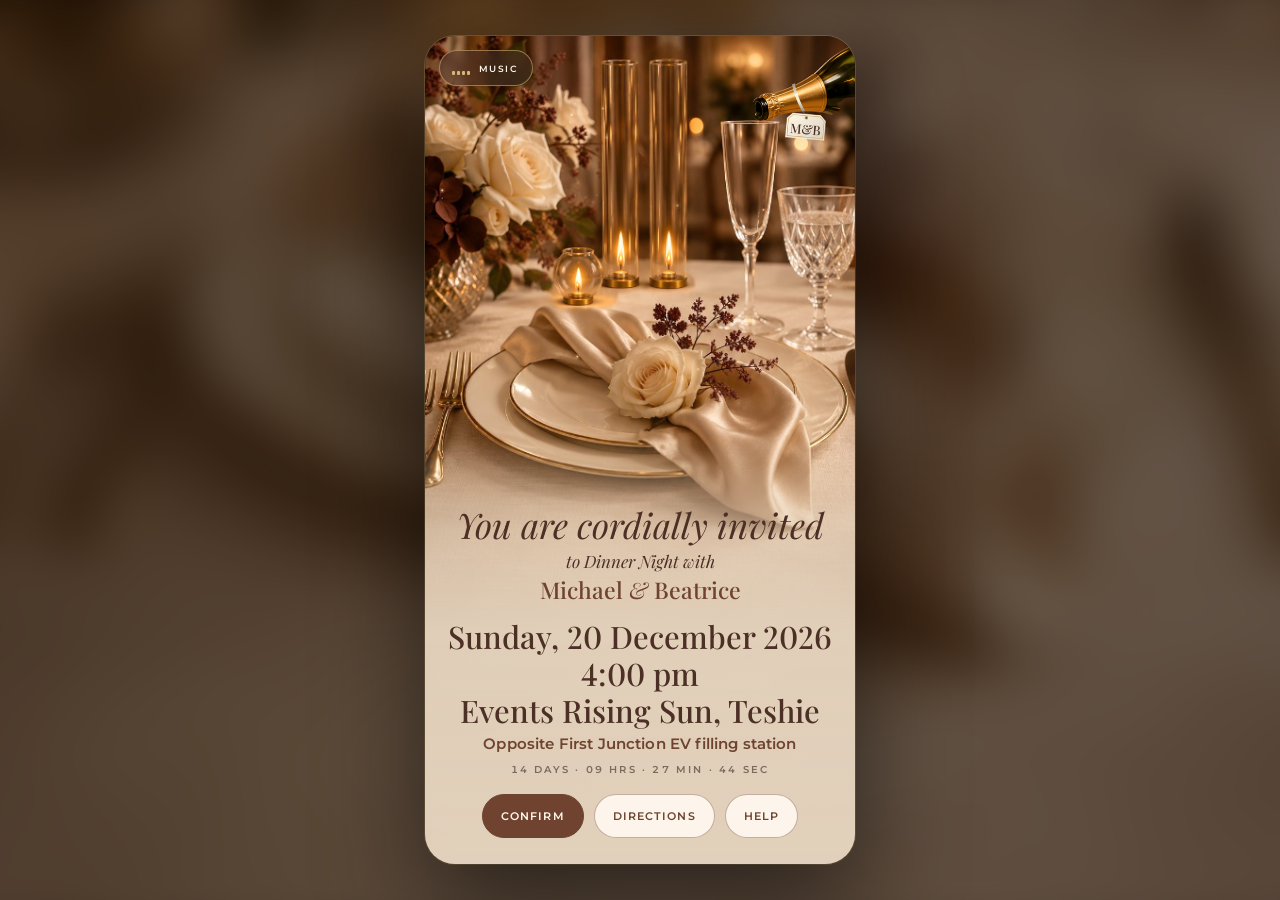
==== commit 5404f1ed: "Invitation first, couple second; only Confirm Guest page: "You are cordially invited" leads (and get" ====
--- a/index.html
+++ b/index.html
@@ -1,6 +1,7 @@
 <!DOCTYPE html>
 <!-- Guest view locked on 5 November 2026 at Michael's request. Change it only when he asks.
-     6 November 2026, with his approval: honoured-guest numbers replace the phone digits. -->
+     6 November 2026, with his approval: honoured-guest numbers replace the phone digits.
+     Later on 6 November, at his request: the invitation leads, the couple follows, and there is only Confirm. -->
 <html lang="en">
 <head>
 <meta charset="utf-8">
@@ -76,13 +77,15 @@
 .js .invite{animation:inviteIn .6s ease both}
 @keyframes inviteIn{from{opacity:0;transform:translateY(8px)}to{opacity:1;transform:none}}
 
-.names{margin:0;font-family:var(--serif);font-weight:500;font-size:clamp(30px,9.2vw,42px);line-height:1;letter-spacing:.01em;color:var(--choc-deep)}
-.names i{font-style:italic;font-weight:400;color:var(--choc)}
-/* once the champagne reaches the text, a sheen runs through the names as if they were poured too */
+/* the invitation leads, as big as one line allows ("You are cordially invited" is about 10.5 times the font size);
+   many guests come through a family member and may not know the couple */
+.names{margin:0;font-family:var(--serif);font-style:italic;font-weight:400;font-size:min(40px,calc((100vw - 44px) / 10.8));line-height:1.05;color:var(--choc-deep)}
+/* once the champagne reaches the text, a sheen runs through the invitation as if it were poured too */
 .names.sheen{background:linear-gradient(105deg,var(--choc-deep) 0 42%,#f3dca3 48%,#c89a4c 52%,var(--choc-deep) 58% 100%);background-size:260% 100%;background-position:100% 0;-webkit-background-clip:text;background-clip:text;color:transparent;animation:sheen 1.9s ease-in-out 1 forwards}
-.names.sheen i{color:inherit}
 @keyframes sheen{from{background-position:100% 0}to{background-position:0% 0}}
-.copy{margin:12px auto 0;max-width:330px;font-family:var(--serif);font-style:italic;font-size:clamp(15px,4.2vw,17px);line-height:1.35;color:var(--ink)}
+.copy{margin:6px auto 0;max-width:330px;font-family:var(--serif);font-style:italic;font-size:clamp(15px,4.2vw,17px);line-height:1.35;color:var(--ink)}
+.couple{margin:4px 0 0;font-family:var(--serif);font-weight:500;font-size:clamp(19px,5.6vw,23px);line-height:1.15;color:var(--choc)}
+.couple i{font-style:italic;font-weight:400}
 /* as big as the phone allows while "Sunday, 20 December 2026" stays on one line (its width is about 12.2 times the font size) */
 .date,.time,.venue{font-family:var(--serif);font-weight:500;font-size:min(31px,calc((100vw - 44px) / 12.5));line-height:1.12;color:var(--choc-deep)}
 .date,.time{font-variant-numeric:lining-nums}
@@ -227,6 +230,7 @@
   }
   .motion{top:14px}
   .invite{padding-bottom:26px}
+  .names{font-size:35px}   /* the frame is 430px wide, not the window: the invitation line stays on one line */
   .sheet{
     bottom:auto;top:50%;width:420px;opacity:0;
     transform:translate(-50%,-44%);
@@ -320,8 +324,9 @@
   </button>
 
   <div class="invite" id="invite">
-    <h1 class="line names">Michael <i>&amp;</i> Beatrice</h1>
-    <p class="line copy">The Ashiteye and Laryea families invite you to Dinner&nbsp;Night.</p>
+    <h1 class="line names">You are cordially invited</h1>
+    <p class="line copy">to Dinner Night with</p>
+    <p class="line couple">Michael <i>&amp;</i> Beatrice</p>
     <div class="line date">Sunday, 20 December 2026</div>
     <div class="line time">4:00 pm</div>
     <div class="line venue">Events Rising Sun, Teshie</div>
@@ -380,9 +385,7 @@
   </div>
   <div class="stack">
     <button class="btn primary" id="yesBtn" type="button">Confirm</button>
-    <button class="btn" id="noBtn" type="button">Sorry, I can’t make it</button>
   </div>
-  <p id="rsvpMessage" hidden></p>
   <button class="close" id="rsvpClose" type="button">Close</button>
 </section>
 
@@ -425,7 +428,7 @@
   var G=parseInt(Q.get('g'),10);
   var GUEST={num:G>=100&&G<=999?G:418,seats:Math.max(1,Math.min(9,parseInt(Q.get('n'),10)||1))};
   var STORE='mibea26-dinner-'+GUEST.num;   /* one answer per invitation, so two invitations opened on one phone stay apart */
-  var state=(function(){var v=null;try{v=localStorage.getItem(STORE);}catch(e){}if(!v)return {};if(v==='yes'||v==='no')return {s:v};try{return JSON.parse(v)||{};}catch(e){return {};}})();
+  var state=(function(){var v=null;try{v=localStorage.getItem(STORE);}catch(e){}if(!v)return {};try{v=JSON.parse(v)||{};}catch(e){return {};}return v.s==='yes'?v:{};})();   /* only a confirmation is kept: there is no declining */
   function saveState(){try{localStorage.setItem(STORE,JSON.stringify(state));}catch(e){}}
   (function(){var h=new Date().getHours();if(h>=18||h<6)hero.classList.add('evening');else if(h<11)hero.classList.add('morning');})();
   var DINNER_AT=Date.UTC(2026,11,20,16,0,0); /* Sunday 20 Dec 2026, 4:00 pm GMT (Accra) */
@@ -463,26 +466,23 @@
   var rsvpBtn=document.getElementById('rsvpBtn');
   var forLine=document.getElementById('forLine'),countField=document.getElementById('countField'),countOut=document.getElementById('countOut');
   var countMinus=document.getElementById('countMinus'),countPlus=document.getElementById('countPlus');
-  var rsvpMessage=document.getElementById('rsvpMessage'),rsvpTitle=document.getElementById('rsvpTitle');
-  var yesBtn=document.getElementById('yesBtn'),noBtn=document.getElementById('noBtn');
+  var yesBtn=document.getElementById('yesBtn');
   var count=GUEST.seats;
   function setCount(n){count=Math.max(1,Math.min(GUEST.seats,n));countOut.textContent=count;countMinus.disabled=count<=1;countPlus.disabled=count>=GUEST.seats;}
   countMinus.addEventListener('click',function(){setCount(count-1);});
   countPlus.addEventListener('click',function(){setCount(count+1);});
-  /* an answer is final here: a guest who changes their mind calls their host */
+  /* only Confirm: a guest who can't come simply doesn't, and their seats go back to the host on 10 December.
+     A confirmation is final here; a change goes through the host */
   function prepareSheet(){
-    var many=GUEST.seats>1,no=state.s==='no';
-    rsvpTitle.textContent=no?'We’ll miss you':'Confirm attendance';
-    forLine.hidden=!many||no;forLine.textContent='This invitation is for '+GUEST.seats;
-    countField.hidden=!many||no;
+    var many=GUEST.seats>1;
+    forLine.hidden=!many;forLine.textContent='This invitation is for '+GUEST.seats;
+    countField.hidden=!many;
     setCount(state.c||GUEST.seats);
-    yesBtn.hidden=no;noBtn.hidden=no;
-    rsvpMessage.hidden=!no;rsvpMessage.textContent=no?'You told us you can’t make it. Thank you for letting us know.':'';
   }
   function updateActions(){
-    var yes=state.s==='yes',no=state.s==='no';
-    rsvpBtn.textContent=yes?'Guest '+GUEST.num:no?'Declined':'Confirm';   /* one button: it asks first, then it shows the answer */
-    rsvpBtn.setAttribute('aria-label',yes?'Honoured guest '+GUEST.num+', see your card':no?'Declined, see your answer':'Confirm attendance');
+    var yes=state.s==='yes';
+    rsvpBtn.textContent=yes?'Guest '+GUEST.num:'Confirm';              /* one button: it asks first, then it is the guest's card */
+    rsvpBtn.setAttribute('aria-label',yes?'Honoured guest '+GUEST.num+', see your card':'Confirm attendance');
     rsvpBtn.classList.toggle('pulse',!state.s);   /* pulses until this phone has answered */
   }
   /* two bottom sheets share the veil: confirm attendance, and help */
@@ -544,11 +544,6 @@
     saveState();updateActions();
     closeSheet();celebrate();showToast('Attendance confirmed');
     setTimeout(revealTable,2400);                              /* the cork pops, then the honoured-guest card */
-  });
-  noBtn.addEventListener('click',function(){
-    state={s:'no'};saveState();updateActions();
-    prepareSheet();
-    showToast('Response saved');
   });
   document.addEventListener('keydown',function(e){
     var active=openEl;
@@ -1247,7 +1242,7 @@
       ['Ripples on the pool','Always on'],
       ['Lantern flames','Always on'],
       ['Slow drift of the scene','Always on'],
-      ['Names in liquid gold','Once, as the pool reaches the text',runSheen,'Show'],
+      ['Invitation line in liquid gold','Once, as the pool reaches the text',runSheen,'Show'],
       ['Crystal glint and clink','Once, when the pour settles',toastGlint,'Show'],
       ['Music bar and jazz loop','Starts on the first tap'],
       ['Countdown to the second','Always on'],
@@ -1255,19 +1250,18 @@
       ['Evening light','After 6 pm on the guest’s phone',function(){setLight('evening');},'Show'],
       ['Morning light','Before 11 am',function(){setLight('morning');},'Show'],
       ['Daylight','11 am to 6 pm',function(){setLight('');},'Show'],
-      ['Confirm, nothing to type','The main button',function(){unanswered();closePanel();openSheet();},'Open'],
+      ['Confirm, nothing to type','The main button; there is no declining',function(){unanswered();closePanel();openSheet();},'Open'],
       ['Household invitation','The form asks how many of the four will attend',function(){unanswered();setHousehold(4);closePanel();openSheet();},'Show'],
       ['Help: Isaac and Evans','Call or copy their numbers',function(){closePanel();openHelp();},'Open'],
       ['Cork pop and gold-leaf shower','On confirming',function(){closePanel();celebrate();},'Show'],
       ['Button becomes “Guest '+GUEST.num+'”','After confirming',function(){asConfirmed();closePanel();},'Show'],
       ['Honoured-guest card','The Guest button after confirming',function(){asConfirmed();closePanel();revealTable();},'Show'],
-      ['“Declined” after can’t make it','The answer is final; a change goes through the host',function(){state={s:'no'};saveState();updateActions();closePanel();},'Show'],
       ['Pulse on Confirm','Until the guest answers',function(){state={};saveState();updateActions();closePanel();},'Reset'],
       ['Desktop frame','Seen on a computer']
     ];
     var tab=document.createElement('button');tab.className='review-tab';tab.type='button';tab.textContent='Review';
     var panel=document.createElement('section');panel.className='review';panel.hidden=true;panel.setAttribute('aria-label','Review every feature');
-    var html='<h2>Every feature</h2><p class="note">Guest view locked on 5 November 2026; honoured-guest numbers added on 6 November. Buttons show the parts that wait for a time of day or a tap.</p>'+
+    var html='<h2>Every feature</h2><p class="note">Guest view locked on 5 November 2026; honoured-guest numbers and the invitation-first wording added on 6 November. Buttons show the parts that wait for a time of day or a tap.</p>'+
       '<div class="links"><a href="./host.html">Host page</a><a href="./gate.html">Gate</a><a href="./admin.html">Overall view</a></div><ol>';
     items.forEach(function(it,i){html+='<li><span class="n">'+(i+1)+'</span><span class="t">'+it[0]+'<small>'+it[1]+'</small></span>'+(it[2]?'<button type="button" data-i="'+i+'">'+it[3]+'</button>':'')+'</li>';});
     panel.innerHTML=html+'</ol>';
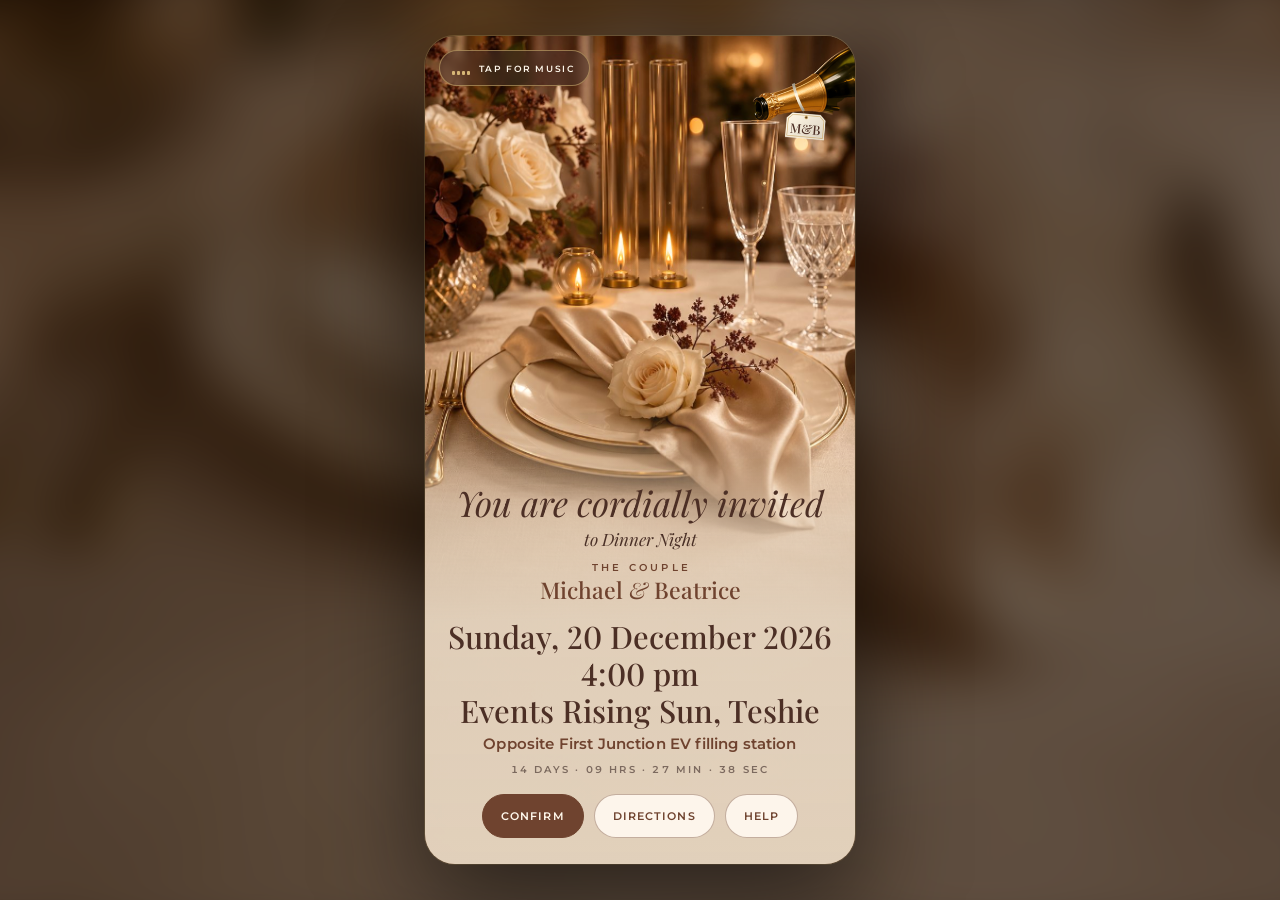
==== commit a1bd98e1: "Name Michael & Beatrice as the couple, not the hosts The page reads "You are cordially invited / to " ====
--- a/index.html
+++ b/index.html
@@ -86,6 +86,9 @@
 .copy{margin:6px auto 0;max-width:330px;font-family:var(--serif);font-style:italic;font-size:clamp(15px,4.2vw,17px);line-height:1.35;color:var(--ink)}
 .couple{margin:4px 0 0;font-family:var(--serif);font-weight:500;font-size:clamp(19px,5.6vw,23px);line-height:1.15;color:var(--choc)}
 .couple i{font-style:italic;font-weight:400}
+/* the couple are named as the couple, not as the hosts of the evening */
+.couple-label{margin:10px 0 0;font-size:10px;font-weight:600;letter-spacing:.32em;padding-left:.32em;text-transform:uppercase;color:var(--choc)}
+.couple-label+.couple{margin-top:3px}
 /* as big as the phone allows while "Sunday, 20 December 2026" stays on one line (its width is about 12.2 times the font size) */
 .date,.time,.venue{font-family:var(--serif);font-weight:500;font-size:min(31px,calc((100vw - 44px) / 12.5));line-height:1.12;color:var(--choc-deep)}
 .date,.time{font-variant-numeric:lining-nums}
@@ -325,7 +328,8 @@
 
   <div class="invite" id="invite">
     <h1 class="line names">You are cordially invited</h1>
-    <p class="line copy">to Dinner Night with</p>
+    <p class="line copy">to Dinner Night</p>
+    <p class="line couple-label">The couple</p>
     <p class="line couple">Michael <i>&amp;</i> Beatrice</p>
     <div class="line date">Sunday, 20 December 2026</div>
     <div class="line time">4:00 pm</div>
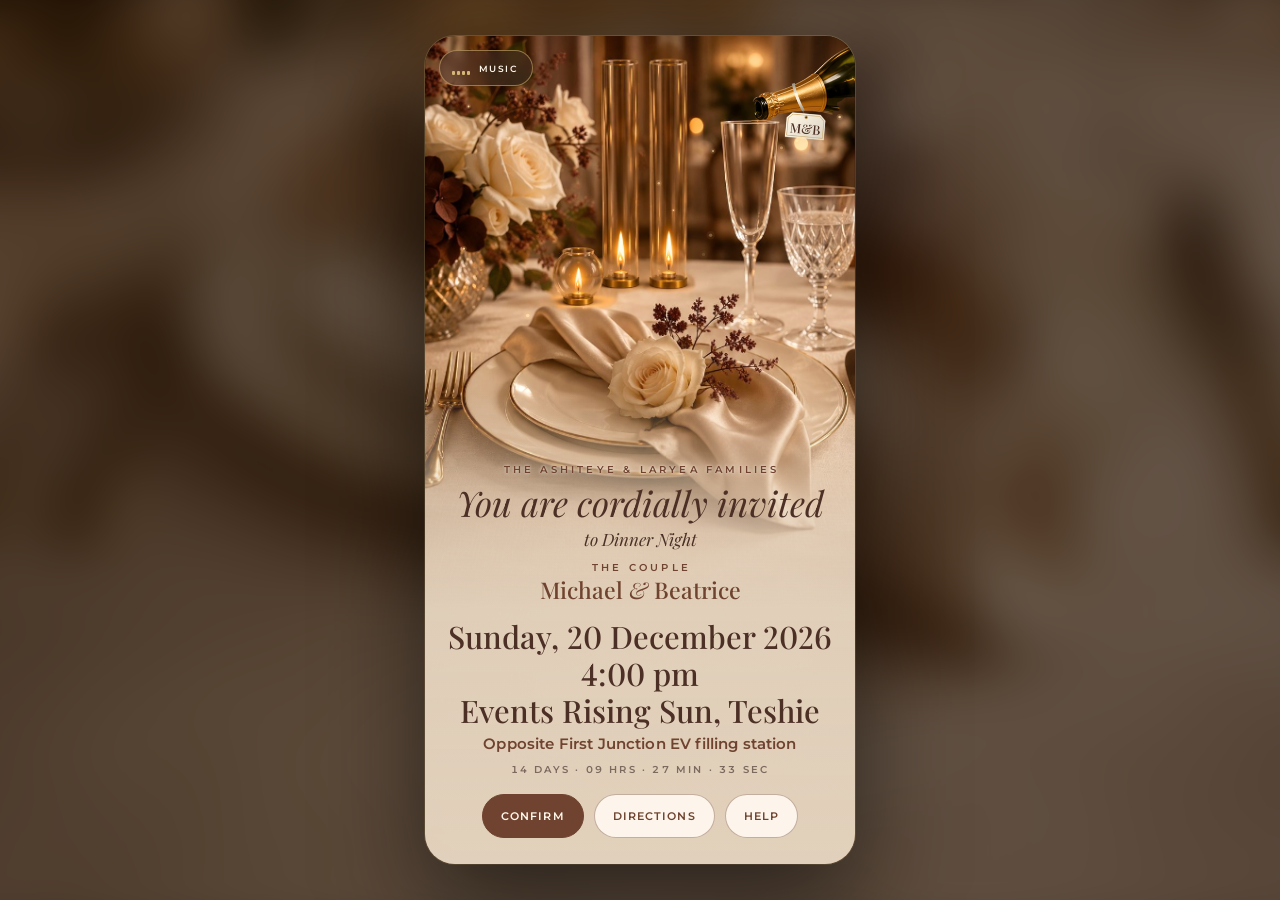
==== commit 51c8bb76: "One person per invitation, linked groups, families line Every invitation is one person with one numb" ====
--- a/index.html
+++ b/index.html
@@ -1,7 +1,8 @@
 <!DOCTYPE html>
 <!-- Guest view locked on 5 November 2026 at Michael's request. Change it only when he asks.
      6 November 2026, with his approval: honoured-guest numbers replace the phone digits.
-     Later on 6 November, at his request: the invitation leads, the couple follows, and there is only Confirm. -->
+     Later on 6 November, at his request: the invitation leads, the couple follows, and there is only Confirm.
+     Each invitation is one person: no household seats on the guest's side. -->
 <html lang="en">
 <head>
 <meta charset="utf-8">
@@ -86,8 +87,10 @@
 .copy{margin:6px auto 0;max-width:330px;font-family:var(--serif);font-style:italic;font-size:clamp(15px,4.2vw,17px);line-height:1.35;color:var(--ink)}
 .couple{margin:4px 0 0;font-family:var(--serif);font-weight:500;font-size:clamp(19px,5.6vw,23px);line-height:1.15;color:var(--choc)}
 .couple i{font-style:italic;font-weight:400}
-/* the couple are named as the couple, not as the hosts of the evening */
-.couple-label{margin:10px 0 0;font-size:10px;font-weight:600;letter-spacing:.32em;padding-left:.32em;text-transform:uppercase;color:var(--choc)}
+/* the families invite, and the couple are named as the couple, not as the hosts of the evening */
+.families,.couple-label{font-size:10px;font-weight:600;letter-spacing:.32em;padding-left:.32em;text-transform:uppercase;color:var(--choc)}
+.families{margin:0 0 9px;text-shadow:0 0 10px rgba(248,240,229,.95),0 0 3px rgba(248,240,229,.9)}   /* a soft glow keeps the small line readable where it meets the photo */
+.couple-label{margin:10px 0 0}
 .couple-label+.couple{margin-top:3px}
 /* as big as the phone allows while "Sunday, 20 December 2026" stays on one line (its width is about 12.2 times the font size) */
 .date,.time,.venue{font-family:var(--serif);font-weight:500;font-size:min(31px,calc((100vw - 44px) / 12.5));line-height:1.12;color:var(--choc-deep)}
@@ -245,14 +248,6 @@
 
 /* ---------- confirm attendance: actions, form, the honoured-guest card ---------- */
 .actions .btn{padding:0 18px;letter-spacing:.1em}
-.sheet .for{margin-top:12px;font-family:var(--sans);font-style:normal;font-size:11px;font-weight:600;letter-spacing:.18em;text-transform:uppercase;color:var(--choc)}
-.field{margin:18px auto 0;max-width:340px;text-align:left}
-.field .lab{display:block;font-family:var(--sans);font-size:11px;font-weight:600;letter-spacing:.14em;text-transform:uppercase;color:var(--choc)}
-.count-field[hidden]{display:none}
-.stepper{display:flex;align-items:center;justify-content:space-between;margin-top:8px;border:1px solid rgba(111,67,47,.35);border-radius:14px;background:#fffdf8;padding:4px}
-.stepper button{width:48px;height:46px;border:0;border-radius:11px;background:rgba(111,67,47,.08);font-size:22px;line-height:1;color:var(--choc);cursor:pointer}
-.stepper button:disabled{opacity:.35;cursor:default}
-.stepper output{font-family:var(--serif);font-size:26px;color:var(--choc-deep);font-variant-numeric:lining-nums tabular-nums}
 .place-card h2.place-num{font-size:clamp(56px,17vw,78px);line-height:1;letter-spacing:.03em;font-variant-numeric:lining-nums tabular-nums}
 .place-gate{margin:2px 0 0;font-size:10px;font-weight:600;letter-spacing:.24em;padding-left:.24em;text-transform:uppercase;color:var(--choc)}
 .place-welcome{margin-top:12px!important}
@@ -299,7 +294,9 @@
 .review .t small{display:block;margin-top:2px;font-size:11px;color:var(--soft)}
 .review li button{flex:none;min-height:32px;padding:0 12px;border-radius:999px;border:1px solid rgba(111,67,47,.35);background:#fff;color:var(--choc);font-family:var(--sans);font-size:10px;font-weight:600;letter-spacing:.12em;text-transform:uppercase;cursor:pointer}
 @media(max-width:380px){.actions .btn{padding:0 13px;letter-spacing:.06em}}
-@media(max-width:340px){.actions .btn{padding:0 11px}}   /* the narrowest phones: "Guest 888", Directions and Help stay on one row */
+@media(max-width:340px){.actions .btn{padding:0 11px}}
+@media(max-width:380px){.families{letter-spacing:.2em;padding-left:.2em}}
+@media(max-width:340px){.families{font-size:9.5px;letter-spacing:.16em;padding-left:.16em}}   /* the families line stays on one line */   /* the narrowest phones: "Guest 888", Directions and Help stay on one row */
 
 @media(prefers-reduced-motion:reduce){
   .sheet,.veil,.toast{transition-duration:.01s!important}
@@ -327,6 +324,7 @@
   </button>
 
   <div class="invite" id="invite">
+    <p class="line families">The Ashiteye &amp; Laryea families</p>
     <h1 class="line names">You are cordially invited</h1>
     <p class="line copy">to Dinner Night</p>
     <p class="line couple-label">The couple</p>
@@ -378,15 +376,6 @@
 <section class="sheet" id="rsvpSheet" inert role="dialog" aria-modal="true" aria-labelledby="rsvpTitle">
   <h2 id="rsvpTitle" tabindex="-1">Confirm attendance</h2>
   <p>Sunday, 20 December · 4:00 pm</p>
-  <p class="for" id="forLine" hidden></p>
-  <div class="field count-field" id="countField" hidden>
-    <span class="lab" id="countLabel">How many of you will attend?</span>
-    <div class="stepper" role="group" aria-labelledby="countLabel">
-      <button type="button" id="countMinus" aria-label="One fewer">−</button>
-      <output id="countOut" aria-live="polite">1</output>
-      <button type="button" id="countPlus" aria-label="One more">+</button>
-    </div>
-  </div>
   <div class="stack">
     <button class="btn primary" id="yesBtn" type="button">Confirm</button>
   </div>
@@ -425,12 +414,11 @@
   var dialog=document.getElementById('tableDialog');
   var sheetTrigger=null;
 
-  /* the invitation this link belongs to: its honoured-guest number and its seats.
-     Until the links come from the database, ?g= (number) and ?n= (seats) preview it */
+  /* the invitation this link belongs to: one person and their honoured-guest number.
+     Until the links come from the database, ?g= (number) previews it */
   var Q=new URLSearchParams(location.search);
-  var WORDS=['','one','two','three','four','five','six','seven','eight','nine'];
   var G=parseInt(Q.get('g'),10);
-  var GUEST={num:G>=100&&G<=999?G:418,seats:Math.max(1,Math.min(9,parseInt(Q.get('n'),10)||1))};
+  var GUEST={num:G>=100&&G<=999?G:418};
   var STORE='mibea26-dinner-'+GUEST.num;   /* one answer per invitation, so two invitations opened on one phone stay apart */
   var state=(function(){var v=null;try{v=localStorage.getItem(STORE);}catch(e){}if(!v)return {};try{v=JSON.parse(v)||{};}catch(e){return {};}return v.s==='yes'?v:{};})();   /* only a confirmation is kept: there is no declining */
   function saveState(){try{localStorage.setItem(STORE,JSON.stringify(state));}catch(e){}}
@@ -466,23 +454,11 @@
   tick();
   setTimeout(function(){tick();setInterval(tick,1000);},1000-Date.now()%1000);   /* ticks on the second, every second */
 
-  /* ---------- confirm attendance: one tap (and how many, for a household), then the honoured-guest card ---------- */
+  /* ---------- confirm attendance: one tap, then the honoured-guest card.
+     Only Confirm: a guest who can't come simply doesn't, and their seat goes back to the host on 10 December.
+     A confirmation is final here; a change goes through the host ---------- */
   var rsvpBtn=document.getElementById('rsvpBtn');
-  var forLine=document.getElementById('forLine'),countField=document.getElementById('countField'),countOut=document.getElementById('countOut');
-  var countMinus=document.getElementById('countMinus'),countPlus=document.getElementById('countPlus');
   var yesBtn=document.getElementById('yesBtn');
-  var count=GUEST.seats;
-  function setCount(n){count=Math.max(1,Math.min(GUEST.seats,n));countOut.textContent=count;countMinus.disabled=count<=1;countPlus.disabled=count>=GUEST.seats;}
-  countMinus.addEventListener('click',function(){setCount(count-1);});
-  countPlus.addEventListener('click',function(){setCount(count+1);});
-  /* only Confirm: a guest who can't come simply doesn't, and their seats go back to the host on 10 December.
-     A confirmation is final here; a change goes through the host */
-  function prepareSheet(){
-    var many=GUEST.seats>1;
-    forLine.hidden=!many;forLine.textContent='This invitation is for '+GUEST.seats;
-    countField.hidden=!many;
-    setCount(state.c||GUEST.seats);
-  }
   function updateActions(){
     var yes=state.s==='yes';
     rsvpBtn.textContent=yes?'Guest '+GUEST.num:'Confirm';              /* one button: it asks first, then it is the guest's card */
@@ -501,7 +477,7 @@
     openEl=el;
     document.getElementById(titleId).focus();
   }
-  function openSheet(){prepareSheet();showSheet(sheet,'rsvpTitle');}
+  function openSheet(){showSheet(sheet,'rsvpTitle');}
   function openHelp(){showSheet(helpSheet,'helpTitle');}
   function closeSheet(){
     if(!openEl)return;
@@ -544,7 +520,7 @@
   });
   updateActions();
   yesBtn.addEventListener('click',function(){
-    state={s:'yes',c:GUEST.seats>1?count:1};
+    state={s:'yes'};
     saveState();updateActions();
     closeSheet();celebrate();showToast('Attendance confirmed');
     setTimeout(revealTable,2400);                              /* the cork pops, then the honoured-guest card */
@@ -572,8 +548,6 @@
   function revealTable(){
     if(dialog.open)return;
     document.getElementById('placeTitle').textContent=GUEST.num;
-    var c=state.s==='yes'&&state.c?state.c:GUEST.seats;
-    document.getElementById('placeGuest').textContent=c>1?'Seats for '+WORDS[c]:'A seat is kept for you';
     dialog.showModal();
   }
   document.getElementById('tableClose').addEventListener('click',function(){dialog.close();});
@@ -1231,9 +1205,8 @@
 
   /* ---------- review mode (?review): every feature, numbered, with a way to see the ones that wait for a time or a tap ---------- */
   function setLight(mode){hero.classList.remove('evening','morning');if(mode)hero.classList.add(mode);evening=mode==='evening';}
-  function setHousehold(n){GUEST.seats=n;if(state.c&&state.c>n)state.c=n;}
   function unanswered(){if(state.s){state={};saveState();updateActions();}}
-  function asConfirmed(){if(state.s!=='yes'){state={s:'yes',c:GUEST.seats};saveState();}updateActions();}
+  function asConfirmed(){if(state.s!=='yes'){state={s:'yes'};saveState();}updateActions();}
   if(Q.has('review'))(function(){
     var items=[
       ['Champagne pour opening','The details show at once; the bottle tips in and the glass fills above them',function(){location.reload();},'Replay'],
@@ -1255,7 +1228,6 @@
       ['Morning light','Before 11 am',function(){setLight('morning');},'Show'],
       ['Daylight','11 am to 6 pm',function(){setLight('');},'Show'],
       ['Confirm, nothing to type','The main button; there is no declining',function(){unanswered();closePanel();openSheet();},'Open'],
-      ['Household invitation','The form asks how many of the four will attend',function(){unanswered();setHousehold(4);closePanel();openSheet();},'Show'],
       ['Help: Isaac and Evans','Call or copy their numbers',function(){closePanel();openHelp();},'Open'],
       ['Cork pop and gold-leaf shower','On confirming',function(){closePanel();celebrate();},'Show'],
       ['Button becomes “Guest '+GUEST.num+'”','After confirming',function(){asConfirmed();closePanel();},'Show'],
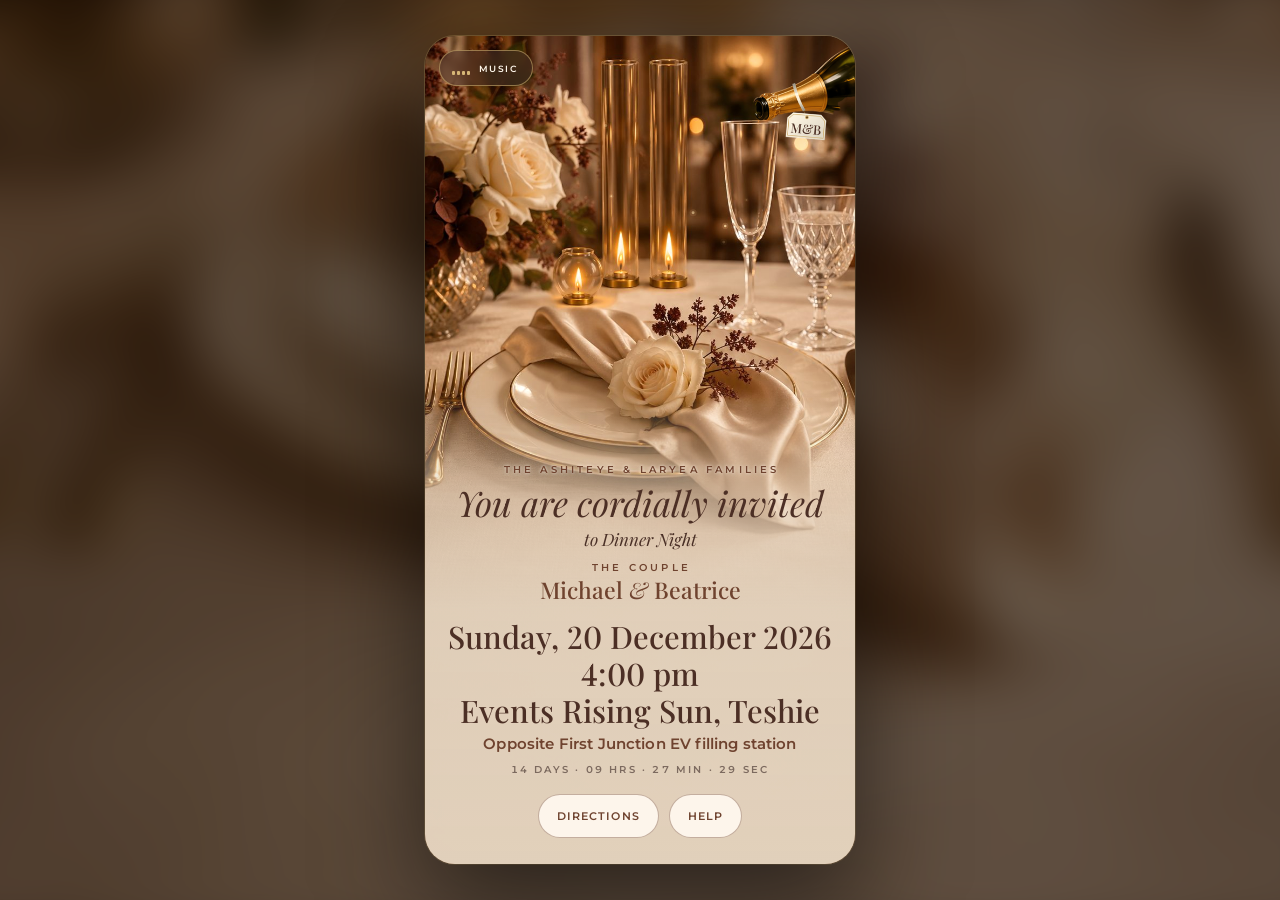
==== commit fd8187df: "Real mode: the database and the four pages wired to it supabase/schema.sql: invitations, hosts, tabl" ====
--- a/index.html
+++ b/index.html
@@ -379,6 +379,7 @@
   <div class="stack">
     <button class="btn primary" id="yesBtn" type="button">Confirm</button>
   </div>
+  <p class="closed" id="closedNote" hidden></p>
   <button class="close" id="rsvpClose" type="button">Close</button>
 </section>
 
@@ -402,6 +403,8 @@
 
 <div class="toast" id="toast" role="status" aria-live="polite"></div>
 
+<script src="./config.js"></script>
+<script src="./api.js"></script>
 <script>
 (function(){
   'use strict';
@@ -415,12 +418,15 @@
   var sheetTrigger=null;
 
   /* the invitation this link belongs to: one person and their honoured-guest number.
-     Until the links come from the database, ?g= (number) previews it */
+     A real link carries ?i= (the invitation's private code), checked with the database. ?g= (a number) or ?review
+     previews it with nothing saved anywhere. A bare link is the invitation alone, with no Confirm */
   var Q=new URLSearchParams(location.search);
-  var G=parseInt(Q.get('g'),10);
-  var GUEST={num:G>=100&&G<=999?G:418};
-  var STORE='mibea26-dinner-'+GUEST.num;   /* one answer per invitation, so two invitations opened on one phone stay apart */
+  var TOKEN=Q.get('i'),LIVE=!!(TOKEN&&window.API&&API.ready);
+  var G=parseInt(Q.get('g'),10),PREVIEW=!LIVE&&(G>=100&&G<=999||Q.has('review'));
+  var GUEST={num:G>=100&&G<=999?G:418,closed:false,by:'10 December'};
+  var STORE=LIVE?'mibea26-i-'+TOKEN:'mibea26-dinner-'+GUEST.num;   /* one answer per invitation, so two invitations opened on one phone stay apart */
   var state=(function(){var v=null;try{v=localStorage.getItem(STORE);}catch(e){}if(!v)return {};try{v=JSON.parse(v)||{};}catch(e){return {};}return v.s==='yes'?v:{};})();   /* only a confirmation is kept: there is no declining */
+  if(LIVE)GUEST.num=state.num||0;   /* the real number comes from the database in a moment */
   function saveState(){try{localStorage.setItem(STORE,JSON.stringify(state));}catch(e){}}
   (function(){var h=new Date().getHours();if(h>=18||h<6)hero.classList.add('evening');else if(h<11)hero.classList.add('morning');})();
   var DINNER_AT=Date.UTC(2026,11,20,16,0,0); /* Sunday 20 Dec 2026, 4:00 pm GMT (Accra) */
@@ -461,6 +467,7 @@
   var yesBtn=document.getElementById('yesBtn');
   function updateActions(){
     var yes=state.s==='yes';
+    rsvpBtn.hidden=!LIVE&&!PREVIEW||!!GUEST.invalid;   /* no invitation behind this link: Directions and Help only */
     rsvpBtn.textContent=yes?'Guest '+GUEST.num:'Confirm';              /* one button: it asks first, then it is the guest's card */
     rsvpBtn.setAttribute('aria-label',yes?'Honoured guest '+GUEST.num+', see your card':'Confirm attendance');
     rsvpBtn.classList.toggle('pulse',!state.s);   /* pulses until this phone has answered */
@@ -519,12 +526,37 @@
     });
   });
   updateActions();
-  yesBtn.addEventListener('click',function(){
-    state={s:'yes'};
+  function confirmed(){
+    state={s:'yes',num:GUEST.num};
     saveState();updateActions();
     closeSheet();celebrate();showToast('Attendance confirmed');
     setTimeout(revealTable,2400);                              /* the cork pops, then the honoured-guest card */
+  }
+  /* past the date on the invitation, the place has gone back to the host */
+  function closedNow(){
+    GUEST.closed=true;yesBtn.hidden=true;
+    var n=document.getElementById('closedNote');n.hidden=false;
+    n.textContent='Confirmations closed on '+GUEST.by+'. Please speak to the person who invited you.';
+  }
+  function day(iso){var d=new Date(iso);return d.getUTCDate()+' '+['January','February','March','April','May','June','July','August','September','October','November','December'][d.getUTCMonth()];}
+  yesBtn.addEventListener('click',function(){
+    if(!LIVE){confirmed();return;}
+    yesBtn.disabled=true;yesBtn.textContent='Confirming…';
+    API.rpc('guest_confirm',{p_token:TOKEN}).then(function(r){
+      yesBtn.disabled=false;yesBtn.textContent='Confirm';
+      if(r&&r.status==='confirmed'){GUEST.num=r.num;confirmed();}
+      else if(r&&r.status==='expired')closedNow();
+      else showToast('This invitation isn’t valid any more');
+    }).catch(function(){yesBtn.disabled=false;yesBtn.textContent='Confirm';showToast('No connection. Please try again.');});
   });
+  /* a real link: the number and the answer come from the database; the answer saved on this phone shows at once meanwhile */
+  if(LIVE)API.rpc('guest_get',{p_token:TOKEN}).then(function(r){
+    if(!r){GUEST.invalid=true;state={};updateActions();return;}
+    GUEST.num=r.num;if(r.confirm_by)GUEST.by=day(r.confirm_by);
+    if(r.status==='confirmed'){state={s:'yes',num:r.num};saveState();}
+    else if(r.status==='expired'){state={};closedNow();}
+    updateActions();
+  }).catch(function(){});
   document.addEventListener('keydown',function(e){
     var active=openEl;
     if(!active)return;
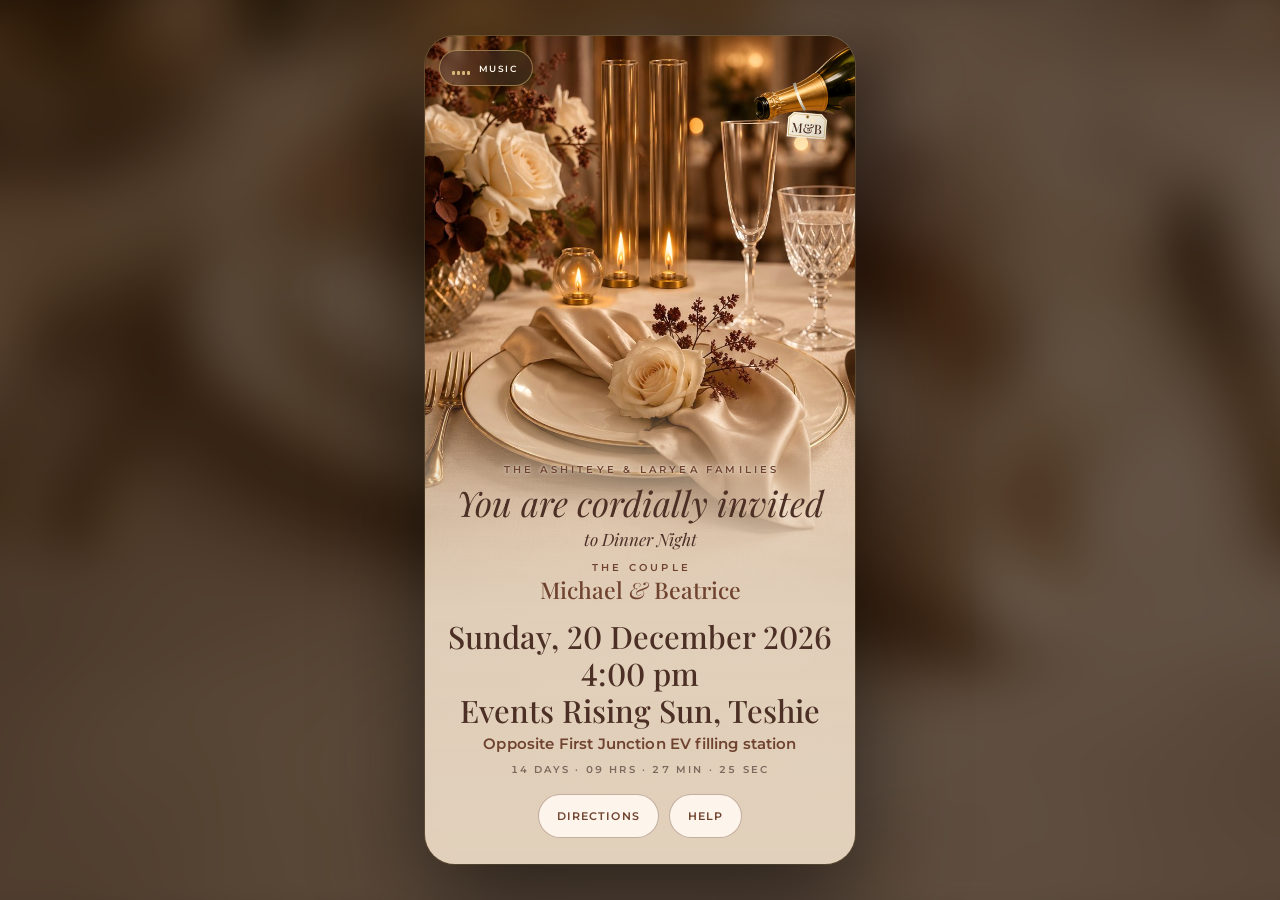
==== commit 4c0e7960: "One invitation per household again, with a shorter message A host chooses 1 to 4 and sends one invit" ====
--- a/index.html
+++ b/index.html
@@ -2,7 +2,7 @@
 <!-- Guest view locked on 5 November 2026 at Michael's request. Change it only when he asks.
      6 November 2026, with his approval: honoured-guest numbers replace the phone digits.
      Later on 6 November, at his request: the invitation leads, the couple follows, and there is only Confirm.
-     Each invitation is one person: no household seats on the guest's side. -->
+     Later still, at his request: one invitation per household again, with its seats; the form asks how many will attend. -->
 <html lang="en">
 <head>
 <meta charset="utf-8">
@@ -248,6 +248,14 @@
 
 /* ---------- confirm attendance: actions, form, the honoured-guest card ---------- */
 .actions .btn{padding:0 18px;letter-spacing:.1em}
+.sheet .for{margin-top:12px;font-family:var(--sans);font-style:normal;font-size:11px;font-weight:600;letter-spacing:.18em;text-transform:uppercase;color:var(--choc)}
+.field{margin:18px auto 0;max-width:340px;text-align:left}
+.field .lab{display:block;font-family:var(--sans);font-size:11px;font-weight:600;letter-spacing:.14em;text-transform:uppercase;color:var(--choc)}
+.count-field[hidden]{display:none}
+.stepper{display:flex;align-items:center;justify-content:space-between;margin-top:8px;border:1px solid rgba(111,67,47,.35);border-radius:14px;background:#fffdf8;padding:4px}
+.stepper button{width:48px;height:46px;border:0;border-radius:11px;background:rgba(111,67,47,.08);font-size:22px;line-height:1;color:var(--choc);cursor:pointer}
+.stepper button:disabled{opacity:.35;cursor:default}
+.stepper output{font-family:var(--serif);font-size:26px;color:var(--choc-deep);font-variant-numeric:lining-nums tabular-nums}
 .place-card h2.place-num{font-size:clamp(56px,17vw,78px);line-height:1;letter-spacing:.03em;font-variant-numeric:lining-nums tabular-nums}
 .place-gate{margin:2px 0 0;font-size:10px;font-weight:600;letter-spacing:.24em;padding-left:.24em;text-transform:uppercase;color:var(--choc)}
 .place-welcome{margin-top:12px!important}
@@ -376,6 +384,15 @@
 <section class="sheet" id="rsvpSheet" inert role="dialog" aria-modal="true" aria-labelledby="rsvpTitle">
   <h2 id="rsvpTitle" tabindex="-1">Confirm attendance</h2>
   <p>Sunday, 20 December · 4:00 pm</p>
+  <p class="for" id="forLine" hidden></p>
+  <div class="field count-field" id="countField" hidden>
+    <span class="lab" id="countLabel">How many of you will attend?</span>
+    <div class="stepper" role="group" aria-labelledby="countLabel">
+      <button type="button" id="countMinus" aria-label="One fewer">−</button>
+      <output id="countOut" aria-live="polite">1</output>
+      <button type="button" id="countPlus" aria-label="One more">+</button>
+    </div>
+  </div>
   <div class="stack">
     <button class="btn primary" id="yesBtn" type="button">Confirm</button>
   </div>
@@ -417,16 +434,17 @@
   var dialog=document.getElementById('tableDialog');
   var sheetTrigger=null;
 
-  /* the invitation this link belongs to: one person and their honoured-guest number.
-     A real link carries ?i= (the invitation's private code), checked with the database. ?g= (a number) or ?review
-     previews it with nothing saved anywhere. A bare link is the invitation alone, with no Confirm */
+  /* the invitation this link belongs to: its honoured-guest number and its seats (a person, a couple, a family).
+     A real link carries ?i= (the invitation's private code), checked with the database. ?g= (a number) and ?n= (seats)
+     or ?review preview it with nothing saved anywhere. A bare link is the invitation alone, with no Confirm */
   var Q=new URLSearchParams(location.search);
+  var WORDS=['','one','two','three','four','five','six','seven','eight','nine'];
   var TOKEN=Q.get('i'),LIVE=!!(TOKEN&&window.API&&API.ready);
   var G=parseInt(Q.get('g'),10),PREVIEW=!LIVE&&(G>=100&&G<=999||Q.has('review'));
-  var GUEST={num:G>=100&&G<=999?G:418,closed:false,by:'10 December'};
+  var GUEST={num:G>=100&&G<=999?G:418,seats:Math.max(1,Math.min(4,parseInt(Q.get('n'),10)||1)),closed:false,by:'10 December'};
   var STORE=LIVE?'mibea26-i-'+TOKEN:'mibea26-dinner-'+GUEST.num;   /* one answer per invitation, so two invitations opened on one phone stay apart */
   var state=(function(){var v=null;try{v=localStorage.getItem(STORE);}catch(e){}if(!v)return {};try{v=JSON.parse(v)||{};}catch(e){return {};}return v.s==='yes'?v:{};})();   /* only a confirmation is kept: there is no declining */
-  if(LIVE)GUEST.num=state.num||0;   /* the real number comes from the database in a moment */
+  if(LIVE){GUEST.num=state.num||0;GUEST.seats=state.seats||1;GUEST.known=false;}   /* the real number and seats come from the database in a moment */
   function saveState(){try{localStorage.setItem(STORE,JSON.stringify(state));}catch(e){}}
   (function(){var h=new Date().getHours();if(h>=18||h<6)hero.classList.add('evening');else if(h<11)hero.classList.add('morning');})();
   var DINNER_AT=Date.UTC(2026,11,20,16,0,0); /* Sunday 20 Dec 2026, 4:00 pm GMT (Accra) */
@@ -460,11 +478,23 @@
   tick();
   setTimeout(function(){tick();setInterval(tick,1000);},1000-Date.now()%1000);   /* ticks on the second, every second */
 
-  /* ---------- confirm attendance: one tap, then the honoured-guest card.
-     Only Confirm: a guest who can't come simply doesn't, and their seat goes back to the host on 10 December.
+  /* ---------- confirm attendance: one tap (and how many, for a household), then the honoured-guest card.
+     Only Confirm: a guest who can't come simply doesn't, and their seats go back to the host on 10 December.
      A confirmation is final here; a change goes through the host ---------- */
   var rsvpBtn=document.getElementById('rsvpBtn');
+  var forLine=document.getElementById('forLine'),countField=document.getElementById('countField'),countOut=document.getElementById('countOut');
+  var countMinus=document.getElementById('countMinus'),countPlus=document.getElementById('countPlus');
   var yesBtn=document.getElementById('yesBtn');
+  var count=GUEST.seats;
+  function setCount(n){count=Math.max(1,Math.min(GUEST.seats,n));countOut.textContent=count;countMinus.disabled=count<=1;countPlus.disabled=count>=GUEST.seats;}
+  countMinus.addEventListener('click',function(){setCount(count-1);});
+  countPlus.addEventListener('click',function(){setCount(count+1);});
+  function prepareSheet(){
+    var many=GUEST.seats>1;
+    forLine.hidden=!many;forLine.textContent='This invitation is for '+GUEST.seats;
+    countField.hidden=!many||GUEST.closed;
+    setCount(GUEST.seats);
+  }
   function updateActions(){
     var yes=state.s==='yes';
     rsvpBtn.hidden=!LIVE&&!PREVIEW||!!GUEST.invalid;   /* no invitation behind this link: Directions and Help only */
@@ -484,7 +514,7 @@
     openEl=el;
     document.getElementById(titleId).focus();
   }
-  function openSheet(){showSheet(sheet,'rsvpTitle');}
+  function openSheet(){prepareSheet();showSheet(sheet,'rsvpTitle');}
   function openHelp(){showSheet(helpSheet,'helpTitle');}
   function closeSheet(){
     if(!openEl)return;
@@ -526,35 +556,38 @@
     });
   });
   updateActions();
-  function confirmed(){
-    state={s:'yes',num:GUEST.num};
+  function confirmed(c){
+    state={s:'yes',num:GUEST.num,seats:GUEST.seats,c:c};
     saveState();updateActions();
     closeSheet();celebrate();showToast('Attendance confirmed');
     setTimeout(revealTable,2400);                              /* the cork pops, then the honoured-guest card */
   }
   /* past the date on the invitation, the place has gone back to the host */
   function closedNow(){
-    GUEST.closed=true;yesBtn.hidden=true;
+    GUEST.closed=true;yesBtn.hidden=true;countField.hidden=true;
     var n=document.getElementById('closedNote');n.hidden=false;
     n.textContent='Confirmations closed on '+GUEST.by+'. Please speak to the person who invited you.';
   }
   function day(iso){var d=new Date(iso);return d.getUTCDate()+' '+['January','February','March','April','May','June','July','August','September','October','November','December'][d.getUTCMonth()];}
   yesBtn.addEventListener('click',function(){
-    if(!LIVE){confirmed();return;}
+    var c=GUEST.seats>1?count:1;
+    if(!LIVE){confirmed(c);return;}
     yesBtn.disabled=true;yesBtn.textContent='Confirming…';
-    API.rpc('guest_confirm',{p_token:TOKEN}).then(function(r){
+    /* tapped before the seats arrived: no count is sent, and the database confirms all of them, as the form would have */
+    API.rpc('guest_confirm',{p_token:TOKEN,p_count:GUEST.known?c:null}).then(function(r){
       yesBtn.disabled=false;yesBtn.textContent='Confirm';
-      if(r&&r.status==='confirmed'){GUEST.num=r.num;confirmed();}
+      if(r&&r.status==='confirmed'){GUEST.num=r.num;GUEST.seats=r.seats||GUEST.seats;confirmed(r.att||c);}
       else if(r&&r.status==='expired')closedNow();
       else showToast('This invitation isn’t valid any more');
     }).catch(function(){yesBtn.disabled=false;yesBtn.textContent='Confirm';showToast('No connection. Please try again.');});
   });
-  /* a real link: the number and the answer come from the database; the answer saved on this phone shows at once meanwhile */
+  /* a real link: the number, the seats and the answer come from the database; the answer saved on this phone shows at once meanwhile */
   if(LIVE)API.rpc('guest_get',{p_token:TOKEN}).then(function(r){
     if(!r){GUEST.invalid=true;state={};updateActions();return;}
-    GUEST.num=r.num;if(r.confirm_by)GUEST.by=day(r.confirm_by);
-    if(r.status==='confirmed'){state={s:'yes',num:r.num};saveState();}
+    GUEST.num=r.num;GUEST.seats=r.seats||1;GUEST.known=true;if(r.confirm_by)GUEST.by=day(r.confirm_by);
+    if(r.status==='confirmed'){state={s:'yes',num:r.num,seats:GUEST.seats,c:r.att||GUEST.seats};saveState();}
     else if(r.status==='expired'){state={};closedNow();}
+    else if(openEl===sheet&&!yesBtn.disabled)prepareSheet();   /* the form was already open: it now asks how many */
     updateActions();
   }).catch(function(){});
   document.addEventListener('keydown',function(e){
@@ -580,6 +613,8 @@
   function revealTable(){
     if(dialog.open)return;
     document.getElementById('placeTitle').textContent=GUEST.num;
+    var c=state.s==='yes'&&state.c?state.c:GUEST.seats;
+    document.getElementById('placeGuest').textContent=c>1?'Seats for '+WORDS[c]:'A seat is kept for you';
     dialog.showModal();
   }
   document.getElementById('tableClose').addEventListener('click',function(){dialog.close();});
@@ -1237,8 +1272,10 @@
 
   /* ---------- review mode (?review): every feature, numbered, with a way to see the ones that wait for a time or a tap ---------- */
   function setLight(mode){hero.classList.remove('evening','morning');if(mode)hero.classList.add(mode);evening=mode==='evening';}
+  var SEATS=GUEST.seats;   /* the seats this preview opened with */
+  function setHousehold(n){GUEST.seats=n;}
   function unanswered(){if(state.s){state={};saveState();updateActions();}}
-  function asConfirmed(){if(state.s!=='yes'){state={s:'yes'};saveState();}updateActions();}
+  function asConfirmed(){if(state.s!=='yes'){state={s:'yes',num:GUEST.num,seats:GUEST.seats,c:GUEST.seats};saveState();}updateActions();}
   if(Q.has('review'))(function(){
     var items=[
       ['Champagne pour opening','The details show at once; the bottle tips in and the glass fills above them',function(){location.reload();},'Replay'],
@@ -1259,7 +1296,8 @@
       ['Evening light','After 6 pm on the guest’s phone',function(){setLight('evening');},'Show'],
       ['Morning light','Before 11 am',function(){setLight('morning');},'Show'],
       ['Daylight','11 am to 6 pm',function(){setLight('');},'Show'],
-      ['Confirm, nothing to type','The main button; there is no declining',function(){unanswered();closePanel();openSheet();},'Open'],
+      ['Confirm, nothing to type','The main button; there is no declining',function(){unanswered();setHousehold(SEATS);closePanel();openSheet();},'Open'],
+      ['Household invitation','The form asks how many of the four will attend',function(){unanswered();setHousehold(4);closePanel();openSheet();},'Show'],
       ['Help: Isaac and Evans','Call or copy their numbers',function(){closePanel();openHelp();},'Open'],
       ['Cork pop and gold-leaf shower','On confirming',function(){closePanel();celebrate();},'Show'],
       ['Button becomes “Guest '+GUEST.num+'”','After confirming',function(){asConfirmed();closePanel();},'Show'],
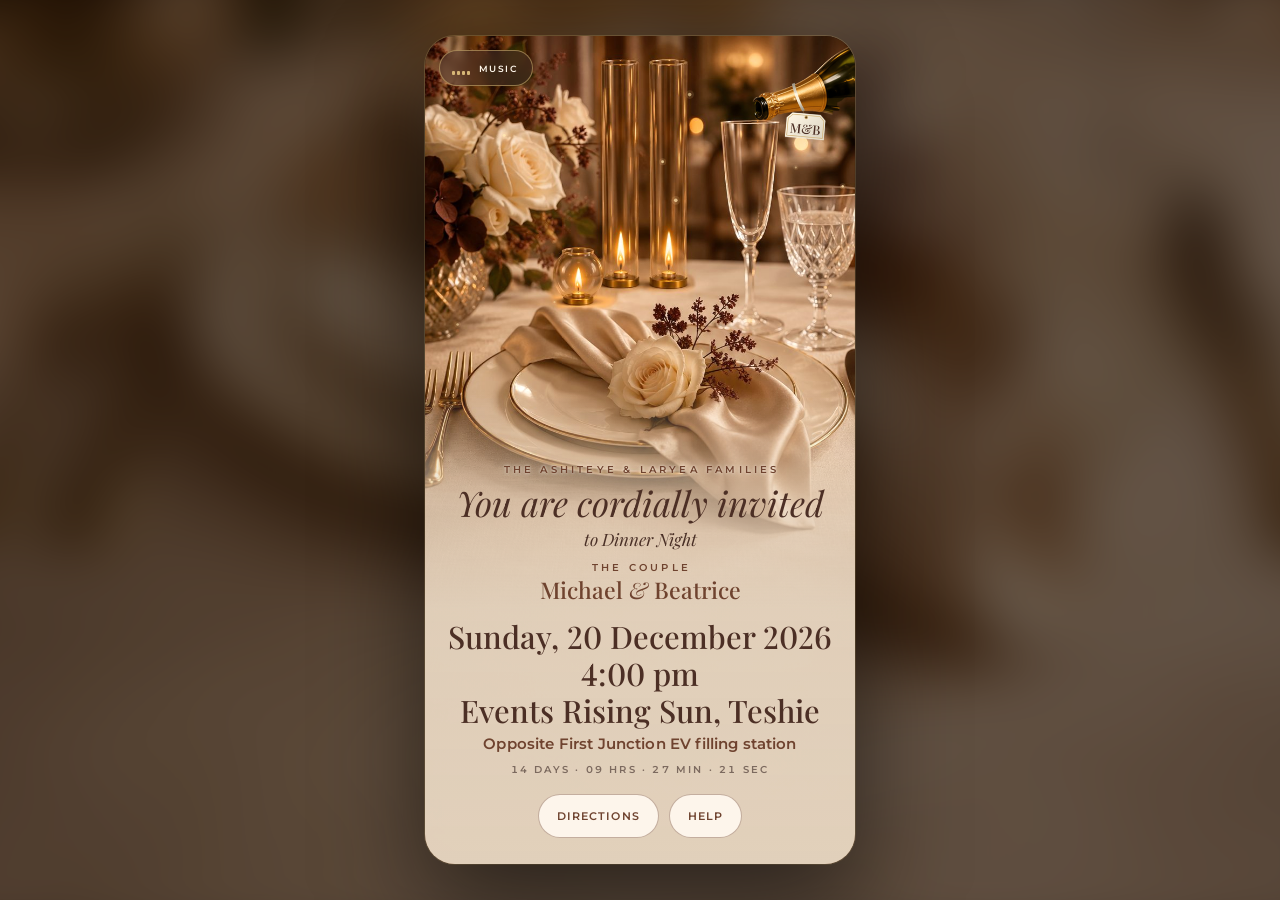
==== commit 2324510a: "Shorter message, 12 December, big table numbers, cancelled links, seat limits - The WhatsApp message" ====
--- a/index.html
+++ b/index.html
@@ -111,6 +111,7 @@
   display:inline-flex;align-items:center;justify-content:center;cursor:pointer;
 }
 .btn.primary{background:var(--choc);color:var(--ivory);border-color:var(--choc)}
+.btn.cancelled{background:rgba(255,249,239,.75);color:#8b7b6d;border:1px dashed rgba(111,67,47,.45);cursor:default}
 .btn[hidden]{display:none}
 .btn:focus-visible{outline:2px solid var(--gold-deep);outline-offset:3px}
 
@@ -254,7 +255,7 @@
 .count-field[hidden]{display:none}
 .stepper{display:flex;align-items:center;justify-content:space-between;margin-top:8px;border:1px solid rgba(111,67,47,.35);border-radius:14px;background:#fffdf8;padding:4px}
 .stepper button{width:48px;height:46px;border:0;border-radius:11px;background:rgba(111,67,47,.08);font-size:22px;line-height:1;color:var(--choc);cursor:pointer}
-.stepper button:disabled{opacity:.35;cursor:default}
+.stepper button:disabled,.stepper button[aria-disabled="true"]{opacity:.35;cursor:default}
 .stepper output{font-family:var(--serif);font-size:26px;color:var(--choc-deep);font-variant-numeric:lining-nums tabular-nums}
 .place-card h2.place-num{font-size:clamp(56px,17vw,78px);line-height:1;letter-spacing:.03em;font-variant-numeric:lining-nums tabular-nums}
 .place-gate{margin:2px 0 0;font-size:10px;font-weight:600;letter-spacing:.24em;padding-left:.24em;text-transform:uppercase;color:var(--choc)}
@@ -344,7 +345,7 @@
     <div class="line countdown" id="countdown"></div>
     <div class="actions" id="actions">
       <button class="btn primary needs-js" id="rsvpBtn" type="button" aria-haspopup="dialog" aria-label="Confirm attendance">Confirm</button>
-      <a class="btn" href="https://www.google.com/maps/dir/?api=1&amp;destination=5.600437%2C-0.103578" target="_blank" rel="noopener">Directions</a>
+      <a class="btn" id="dirBtn" href="https://www.google.com/maps/dir/?api=1&amp;destination=5.600437%2C-0.103578" target="_blank" rel="noopener">Directions</a>
       <button class="btn needs-js" id="helpBtn" type="button" aria-haspopup="dialog">Help</button>
     </div>
   </div>
@@ -441,7 +442,8 @@
   var WORDS=['','one','two','three','four','five','six','seven','eight','nine'];
   var TOKEN=Q.get('i'),LIVE=!!(TOKEN&&window.API&&API.ready);
   var G=parseInt(Q.get('g'),10),PREVIEW=!LIVE&&(G>=100&&G<=999||Q.has('review'));
-  var GUEST={num:G>=100&&G<=999?G:418,seats:Math.max(1,Math.min(4,parseInt(Q.get('n'),10)||1)),closed:false,by:'10 December'};
+  var GUEST={num:G>=100&&G<=999?G:418,seats:Math.max(1,Math.min(4,parseInt(Q.get('n'),10)||1)),closed:false,by:'12 December'};
+  if(PREVIEW&&Q.has('cancelled')){GUEST.cancelled=true;GUEST.host=Q.get('host')||'Michael';GUEST.hostTel='preview';}   /* ?cancelled previews a cancelled invitation */
   var STORE=LIVE?'mibea26-i-'+TOKEN:'mibea26-dinner-'+GUEST.num;   /* one answer per invitation, so two invitations opened on one phone stay apart */
   var state=(function(){var v=null;try{v=localStorage.getItem(STORE);}catch(e){}if(!v)return {};try{v=JSON.parse(v)||{};}catch(e){return {};}return v.s==='yes'?v:{};})();   /* only a confirmation is kept: there is no declining */
   if(LIVE){GUEST.num=state.num||0;GUEST.seats=state.seats||1;GUEST.known=false;}   /* the real number and seats come from the database in a moment */
@@ -479,28 +481,40 @@
   setTimeout(function(){tick();setInterval(tick,1000);},1000-Date.now()%1000);   /* ticks on the second, every second */
 
   /* ---------- confirm attendance: one tap (and how many, for a household), then the honoured-guest card.
-     Only Confirm: a guest who can't come simply doesn't, and their seats go back to the host on 10 December.
+     Only Confirm: a guest who can't come simply doesn't, and their seats go back to the host on 12 December.
      A confirmation is final here; a change goes through the host ---------- */
   var rsvpBtn=document.getElementById('rsvpBtn');
   var forLine=document.getElementById('forLine'),countField=document.getElementById('countField'),countOut=document.getElementById('countOut');
   var countMinus=document.getElementById('countMinus'),countPlus=document.getElementById('countPlus');
   var yesBtn=document.getElementById('yesBtn');
   var count=GUEST.seats;
-  function setCount(n){count=Math.max(1,Math.min(GUEST.seats,n));countOut.textContent=count;countMinus.disabled=count<=1;countPlus.disabled=count>=GUEST.seats;}
+  function setCount(n){count=Math.max(1,Math.min(GUEST.seats,n));countOut.textContent=count;countMinus.disabled=count<=1;countPlus.setAttribute('aria-disabled',String(count>=GUEST.seats));}
   countMinus.addEventListener('click',function(){setCount(count-1);});
-  countPlus.addEventListener('click',function(){setCount(count+1);});
+  /* more than the invitation holds: say so, rather than a button that does nothing */
+  countPlus.addEventListener('click',function(){
+    if(count>=GUEST.seats){showToast('This invitation is for '+GUEST.seats+'. For more seats, speak to the person who invited you.');return;}
+    setCount(count+1);
+  });
   function prepareSheet(){
     var many=GUEST.seats>1;
     forLine.hidden=!many;forLine.textContent='This invitation is for '+GUEST.seats;
     countField.hidden=!many||GUEST.closed;
     setCount(GUEST.seats);
   }
+  var dirBtn=document.getElementById('dirBtn'),helpBtn=document.getElementById('helpBtn');
   function updateActions(){
-    var yes=state.s==='yes';
+    var yes=state.s==='yes',off=!!GUEST.cancelled;
     rsvpBtn.hidden=!LIVE&&!PREVIEW||!!GUEST.invalid;   /* no invitation behind this link: Directions and Help only */
-    rsvpBtn.textContent=yes?'Guest '+GUEST.num:'Confirm';              /* one button: it asks first, then it is the guest's card */
-    rsvpBtn.setAttribute('aria-label',yes?'Honoured guest '+GUEST.num+', see your card':'Confirm attendance');
-    rsvpBtn.classList.toggle('pulse',!state.s);   /* pulses until this phone has answered */
+    rsvpBtn.textContent=off?'Cancelled':yes?'Guest '+GUEST.num:'Confirm';   /* one button: it asks first, then it is the guest's card */
+    rsvpBtn.setAttribute('aria-label',off?'This invitation was cancelled':yes?'Honoured guest '+GUEST.num+', see your card':'Confirm attendance');
+    rsvpBtn.classList.toggle('pulse',!state.s&&!off);   /* pulses until this phone has answered */
+    /* cancelled: a quiet Cancelled in place of Confirm, no Directions, and Help becomes a call to the host who invited them */
+    rsvpBtn.classList.toggle('primary',!off);rsvpBtn.classList.toggle('cancelled',off);
+    dirBtn.hidden=off;
+    var call=off&&GUEST.hostTel;
+    helpBtn.textContent=call?'Call '+(GUEST.host||'your host'):'Help';
+    helpBtn.setAttribute('aria-label',call?'Call '+(GUEST.host||'your host')+', who invited you':'Help');
+    helpBtn.removeAttribute('aria-haspopup');if(!call)helpBtn.setAttribute('aria-haspopup','dialog');
   }
   /* two bottom sheets share the veil: confirm attendance, and help */
   var helpSheet=document.getElementById('helpSheet'),openEl=null;
@@ -528,8 +542,14 @@
   veil.addEventListener('click',closeSheet);
   document.getElementById('rsvpClose').addEventListener('click',closeSheet);
   document.getElementById('helpClose').addEventListener('click',closeSheet);
-  rsvpBtn.addEventListener('click',function(){if(state.s==='yes')revealTable();else openSheet();});
-  document.getElementById('helpBtn').addEventListener('click',openHelp);
+  rsvpBtn.addEventListener('click',function(){
+    if(GUEST.cancelled){showToast('This invitation was cancelled.'+(GUEST.hostTel?' Call '+(GUEST.host||'your host')+' for help.':''));return;}
+    if(state.s==='yes')revealTable();else openSheet();
+  });
+  helpBtn.addEventListener('click',function(){
+    if(!(GUEST.cancelled&&GUEST.hostTel))return openHelp();
+    if(GUEST.hostTel==='preview')showToast('Preview: this calls '+GUEST.host+', who invited them');else location.href='tel:+'+GUEST.hostTel;
+  });
   /* copy a number: the clipboard where the browser allows it, a hidden field where it doesn't, and long-press as the last resort */
   function copyText(text){
     function fallback(){
@@ -578,18 +598,24 @@
       yesBtn.disabled=false;yesBtn.textContent='Confirm';
       if(r&&r.status==='confirmed'){GUEST.num=r.num;GUEST.seats=r.seats||GUEST.seats;confirmed(r.att||c);}
       else if(r&&r.status==='expired')closedNow();
-      else showToast('This invitation isn’t valid any more');
+      else{showToast('This invitation isn’t valid any more');closeSheet();look();}   /* cancelled meanwhile: show it as cancelled */
     }).catch(function(){yesBtn.disabled=false;yesBtn.textContent='Confirm';showToast('No connection. Please try again.');});
   });
   /* a real link: the number, the seats and the answer come from the database; the answer saved on this phone shows at once meanwhile */
-  if(LIVE)API.rpc('guest_get',{p_token:TOKEN}).then(function(r){
+  function look(){return API.rpc('guest_get',{p_token:TOKEN}).then(function(r){
     if(!r){GUEST.invalid=true;state={};updateActions();return;}
+    if(r.status==='cancelled'){   /* the host cancelled it (or gave the seats to someone else): nothing here to confirm */
+      GUEST.cancelled=true;GUEST.host=r.host||'';GUEST.hostTel=String(r.host_phone||'').replace(/\D/g,'');
+      state={};try{localStorage.removeItem(STORE);}catch(e){}
+      updateActions();return;
+    }
     GUEST.num=r.num;GUEST.seats=r.seats||1;GUEST.known=true;if(r.confirm_by)GUEST.by=day(r.confirm_by);
     if(r.status==='confirmed'){state={s:'yes',num:r.num,seats:GUEST.seats,c:r.att||GUEST.seats};saveState();}
     else if(r.status==='expired'){state={};closedNow();}
     else if(openEl===sheet&&!yesBtn.disabled)prepareSheet();   /* the form was already open: it now asks how many */
     updateActions();
-  }).catch(function(){});
+  }).catch(function(){});}
+  if(LIVE)look();
   document.addEventListener('keydown',function(e){
     var active=openEl;
     if(!active)return;
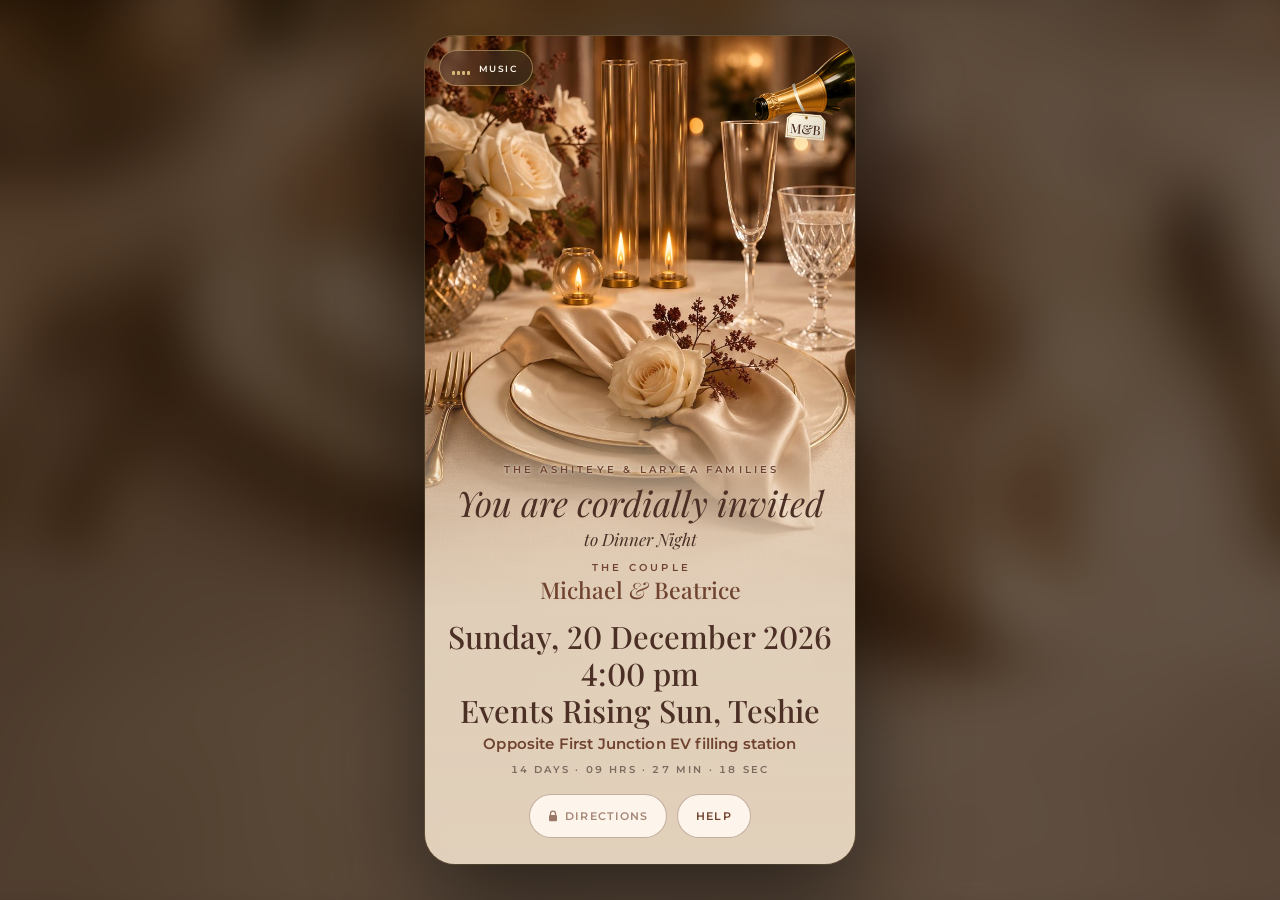
==== commit 40bae159: "Gate finds guests by code, phone or name; save with no WhatsApp; Directions after confirming Gate - " ====
--- a/index.html
+++ b/index.html
@@ -112,6 +112,9 @@
 }
 .btn.primary{background:var(--choc);color:var(--ivory);border-color:var(--choc)}
 .btn.cancelled{background:rgba(255,249,239,.75);color:#8b7b6d;border:1px dashed rgba(111,67,47,.45);cursor:default}
+/* Directions stays locked until the guest confirms */
+.btn.locked{color:rgba(111,67,47,.62)}
+.btn.locked::before{content:"";width:10px;height:12px;margin-right:7px;background:url("data:image/svg+xml,%3Csvg xmlns='http://www.w3.org/2000/svg' viewBox='0 0 10 12'%3E%3Cpath d='M2.5 5V3.6a2.5 2.5 0 015 0V5' fill='none' stroke='%236f432f' stroke-width='1.3' opacity='.7'/%3E%3Crect x='1' y='5' width='8' height='6.2' rx='1.3' fill='%236f432f' opacity='.7'/%3E%3C/svg%3E") no-repeat center/contain}
 .btn[hidden]{display:none}
 .btn:focus-visible{outline:2px solid var(--gold-deep);outline-offset:3px}
 
@@ -345,7 +348,7 @@
     <div class="line countdown" id="countdown"></div>
     <div class="actions" id="actions">
       <button class="btn primary needs-js" id="rsvpBtn" type="button" aria-haspopup="dialog" aria-label="Confirm attendance">Confirm</button>
-      <a class="btn" id="dirBtn" href="https://www.google.com/maps/dir/?api=1&amp;destination=5.600437%2C-0.103578" target="_blank" rel="noopener">Directions</a>
+      <a class="btn locked" id="dirBtn" role="button" tabindex="0" data-href="https://www.google.com/maps/dir/?api=1&amp;destination=5.600437%2C-0.103578" target="_blank" rel="noopener">Directions</a>
       <button class="btn needs-js" id="helpBtn" type="button" aria-haspopup="dialog">Help</button>
     </div>
   </div>
@@ -511,6 +514,10 @@
     /* cancelled: a quiet Cancelled in place of Confirm, no Directions, and Help becomes a call to the host who invited them */
     rsvpBtn.classList.toggle('primary',!off);rsvpBtn.classList.toggle('cancelled',off);
     dirBtn.hidden=off;
+    /* the location opens once they confirm: until then Directions is locked and says so */
+    var lock=!yes;dirBtn.classList.toggle('locked',lock);
+    if(lock){dirBtn.removeAttribute('href');dirBtn.setAttribute('role','button');dirBtn.setAttribute('tabindex','0');dirBtn.setAttribute('aria-label','Directions, open once you confirm');}
+    else{dirBtn.setAttribute('href',dirBtn.getAttribute('data-href'));dirBtn.removeAttribute('role');dirBtn.removeAttribute('tabindex');dirBtn.removeAttribute('aria-label');}
     var call=off&&GUEST.hostTel;
     helpBtn.textContent=call?'Call '+(GUEST.host||'your host'):'Help';
     helpBtn.setAttribute('aria-label',call?'Call '+(GUEST.host||'your host')+', who invited you':'Help');
@@ -546,6 +553,13 @@
     if(GUEST.cancelled){showToast('This invitation was cancelled.'+(GUEST.hostTel?' Call '+(GUEST.host||'your host')+' for help.':''));return;}
     if(state.s==='yes')revealTable();else openSheet();
   });
+  function lockedDirections(e){
+    if(!dirBtn.classList.contains('locked'))return;
+    e.preventDefault();
+    showToast(rsvpBtn.hidden?'The location opens once you confirm, from your own invitation link':'Please confirm to see the location');
+  }
+  dirBtn.addEventListener('click',lockedDirections);
+  dirBtn.addEventListener('keydown',function(e){if(e.key==='Enter'||e.key===' ')lockedDirections(e);});
   helpBtn.addEventListener('click',function(){
     if(!(GUEST.cancelled&&GUEST.hostTel))return openHelp();
     if(GUEST.hostTel==='preview')showToast('Preview: this calls '+GUEST.host+', who invited them');else location.href='tel:+'+GUEST.hostTel;
